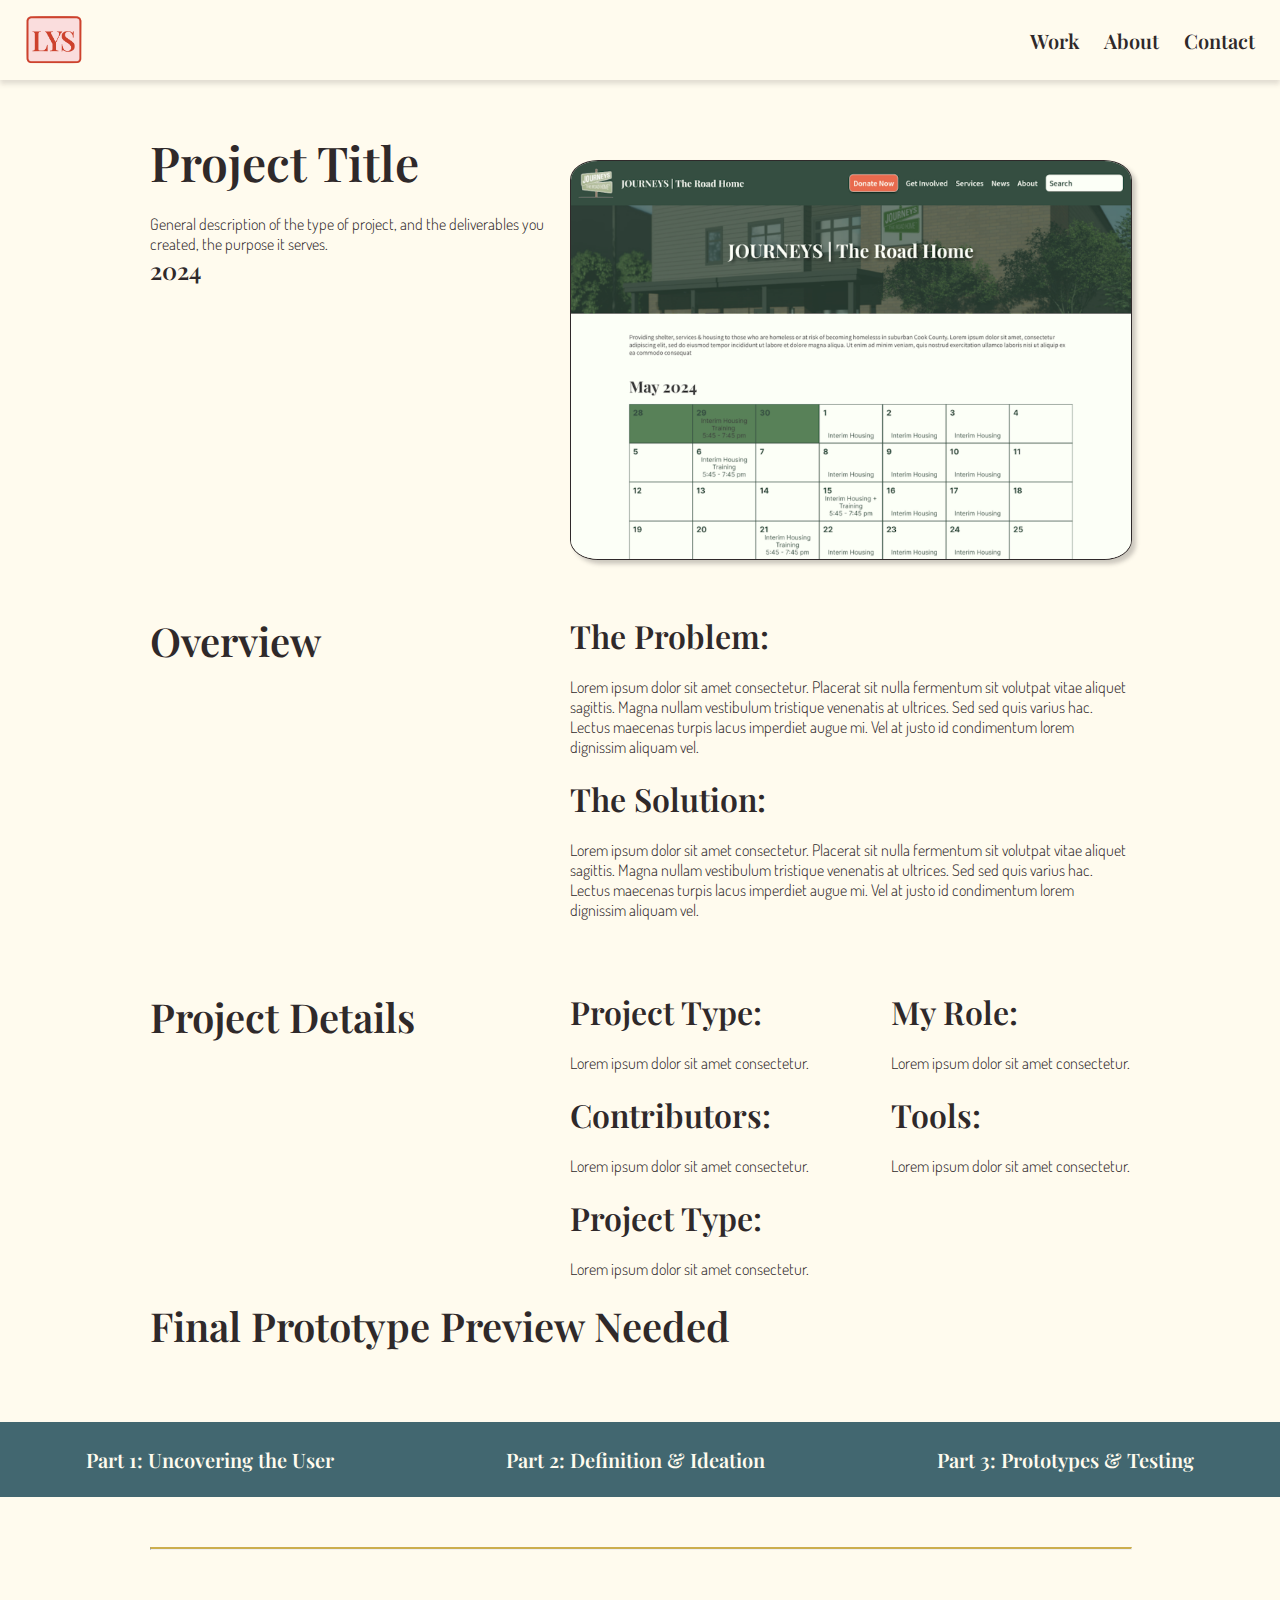
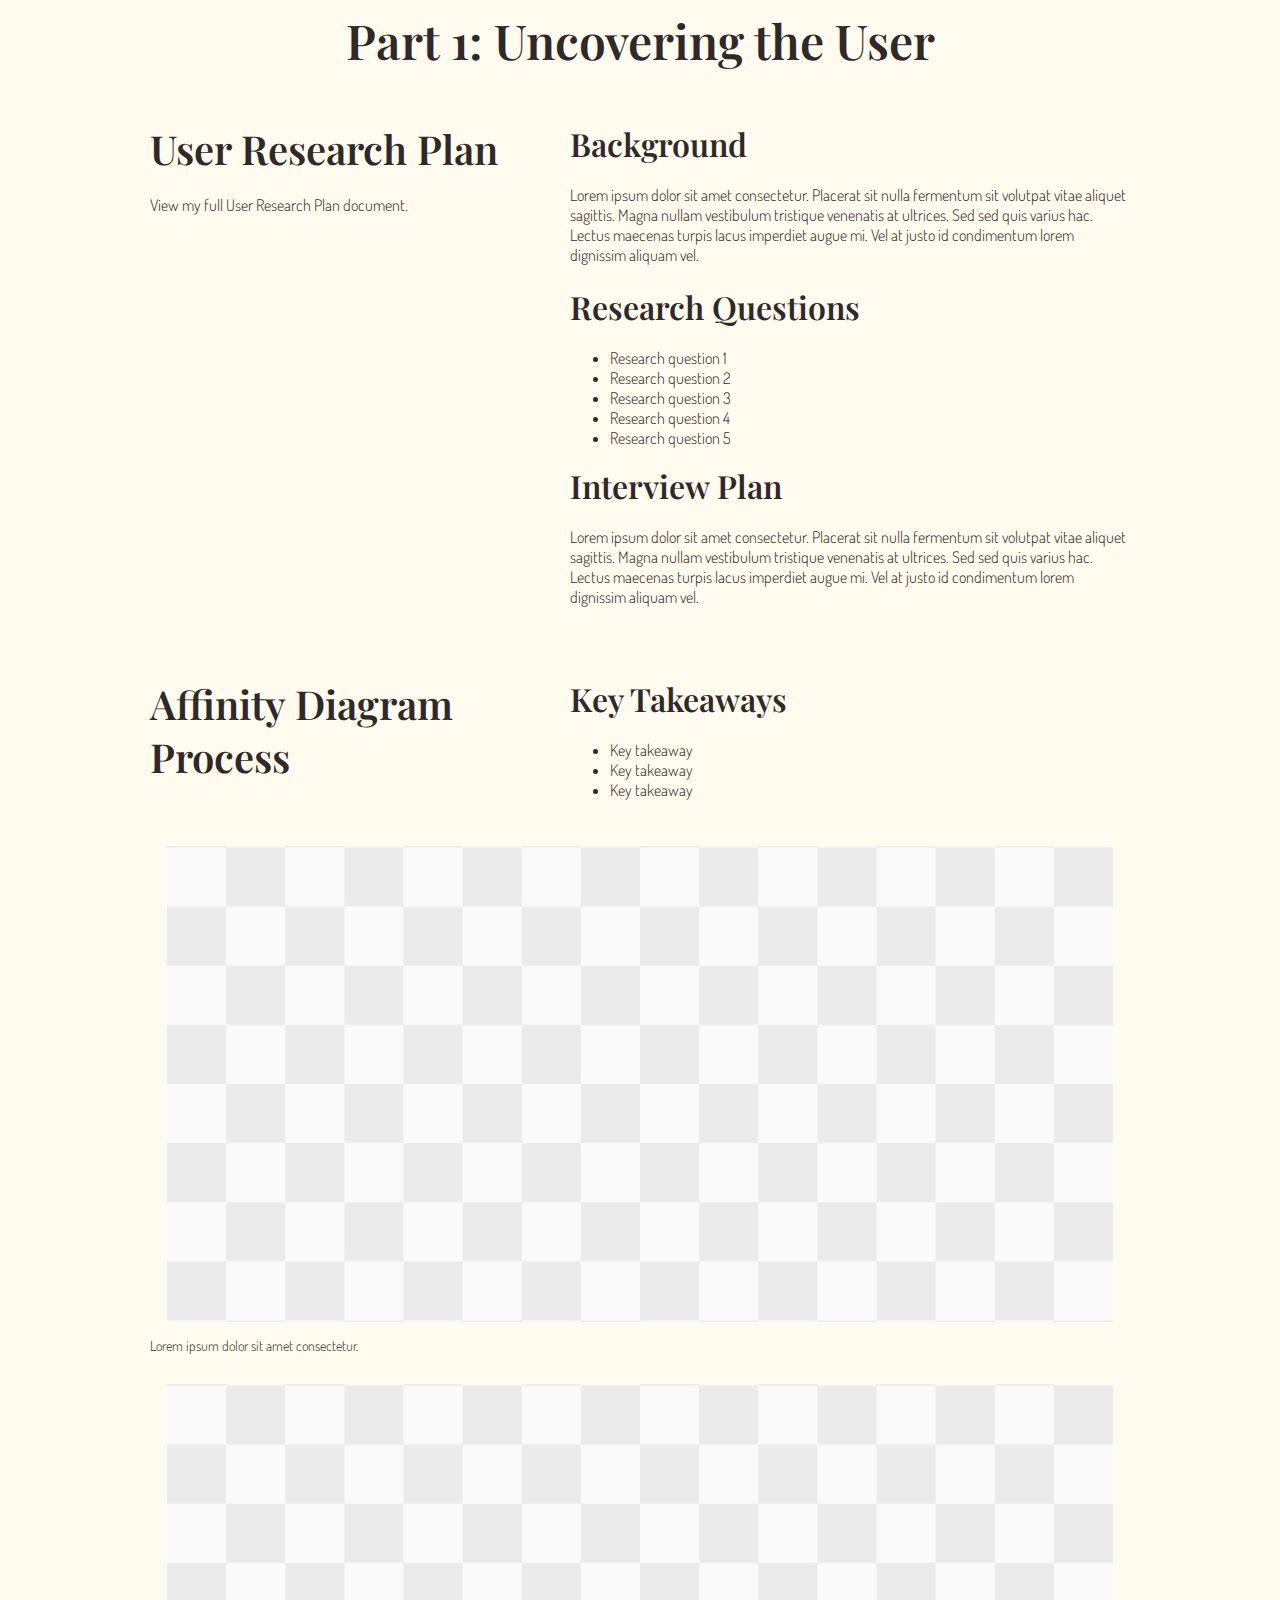
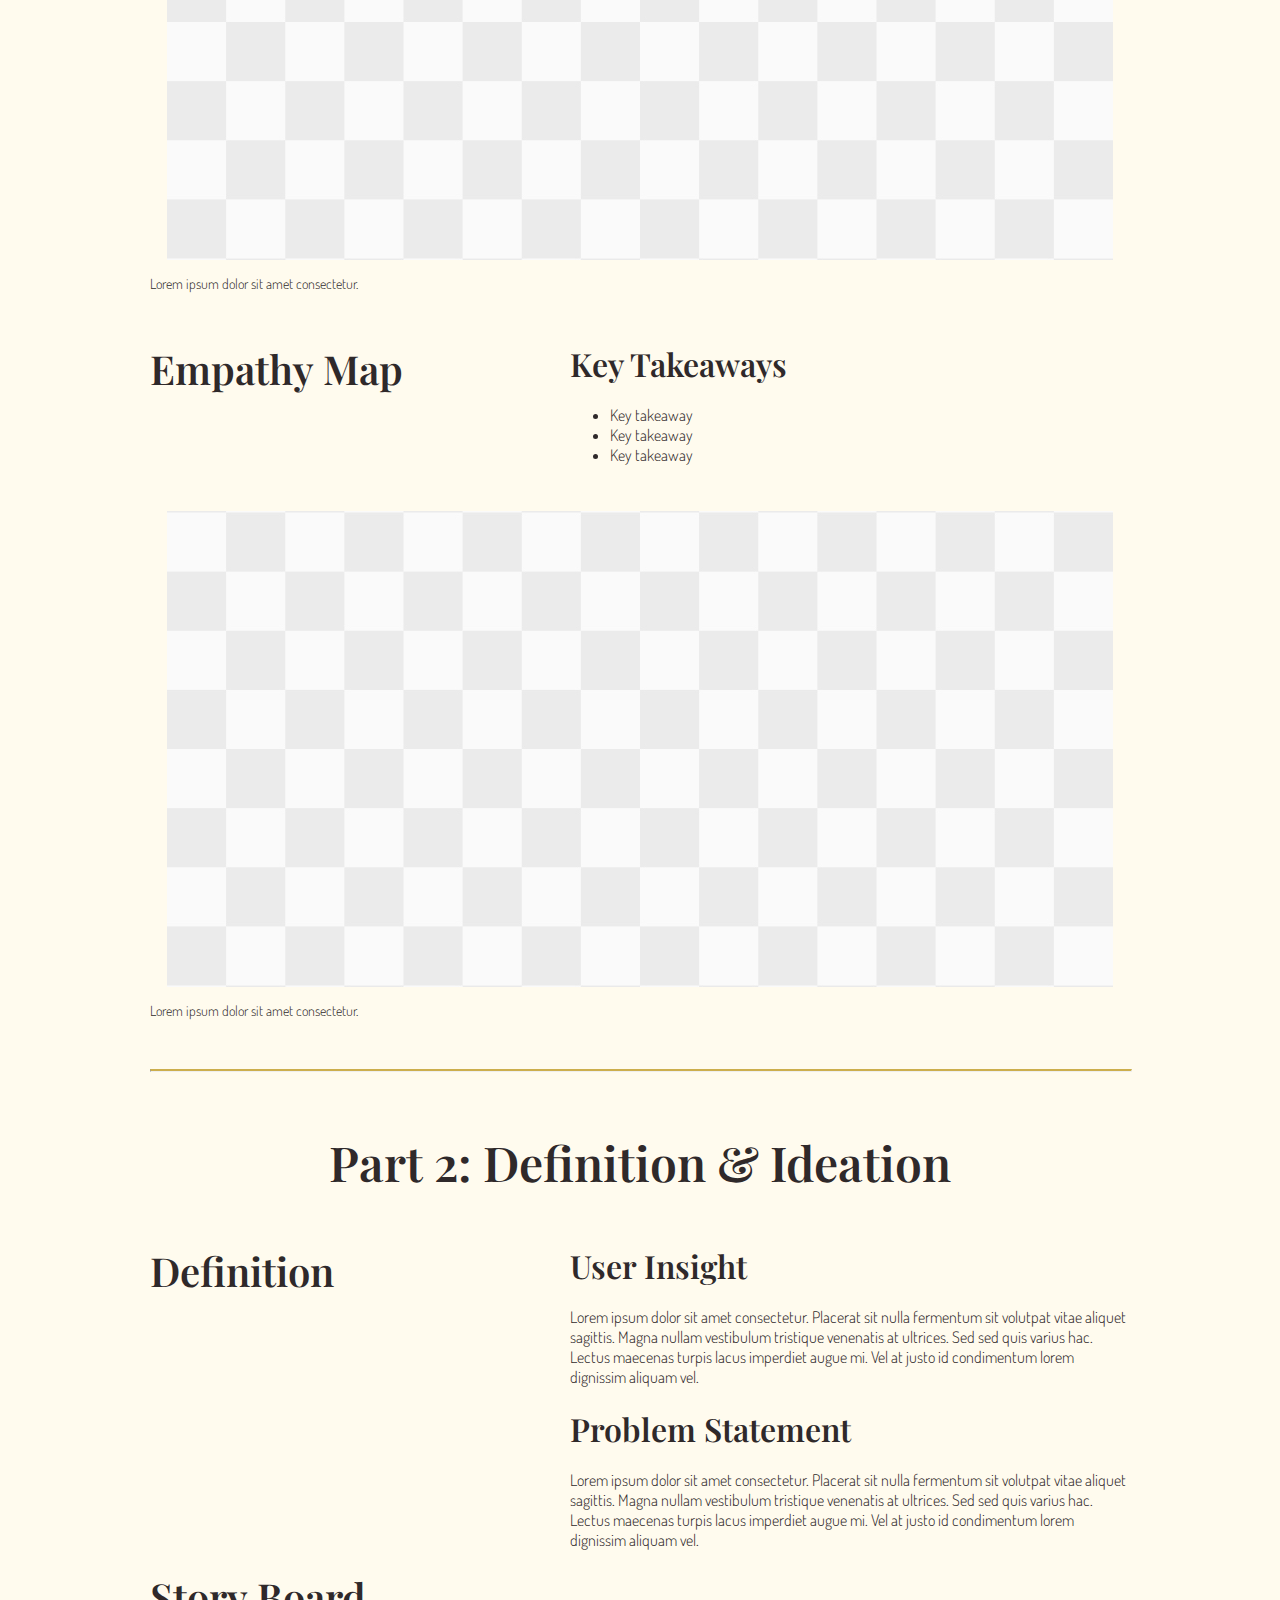
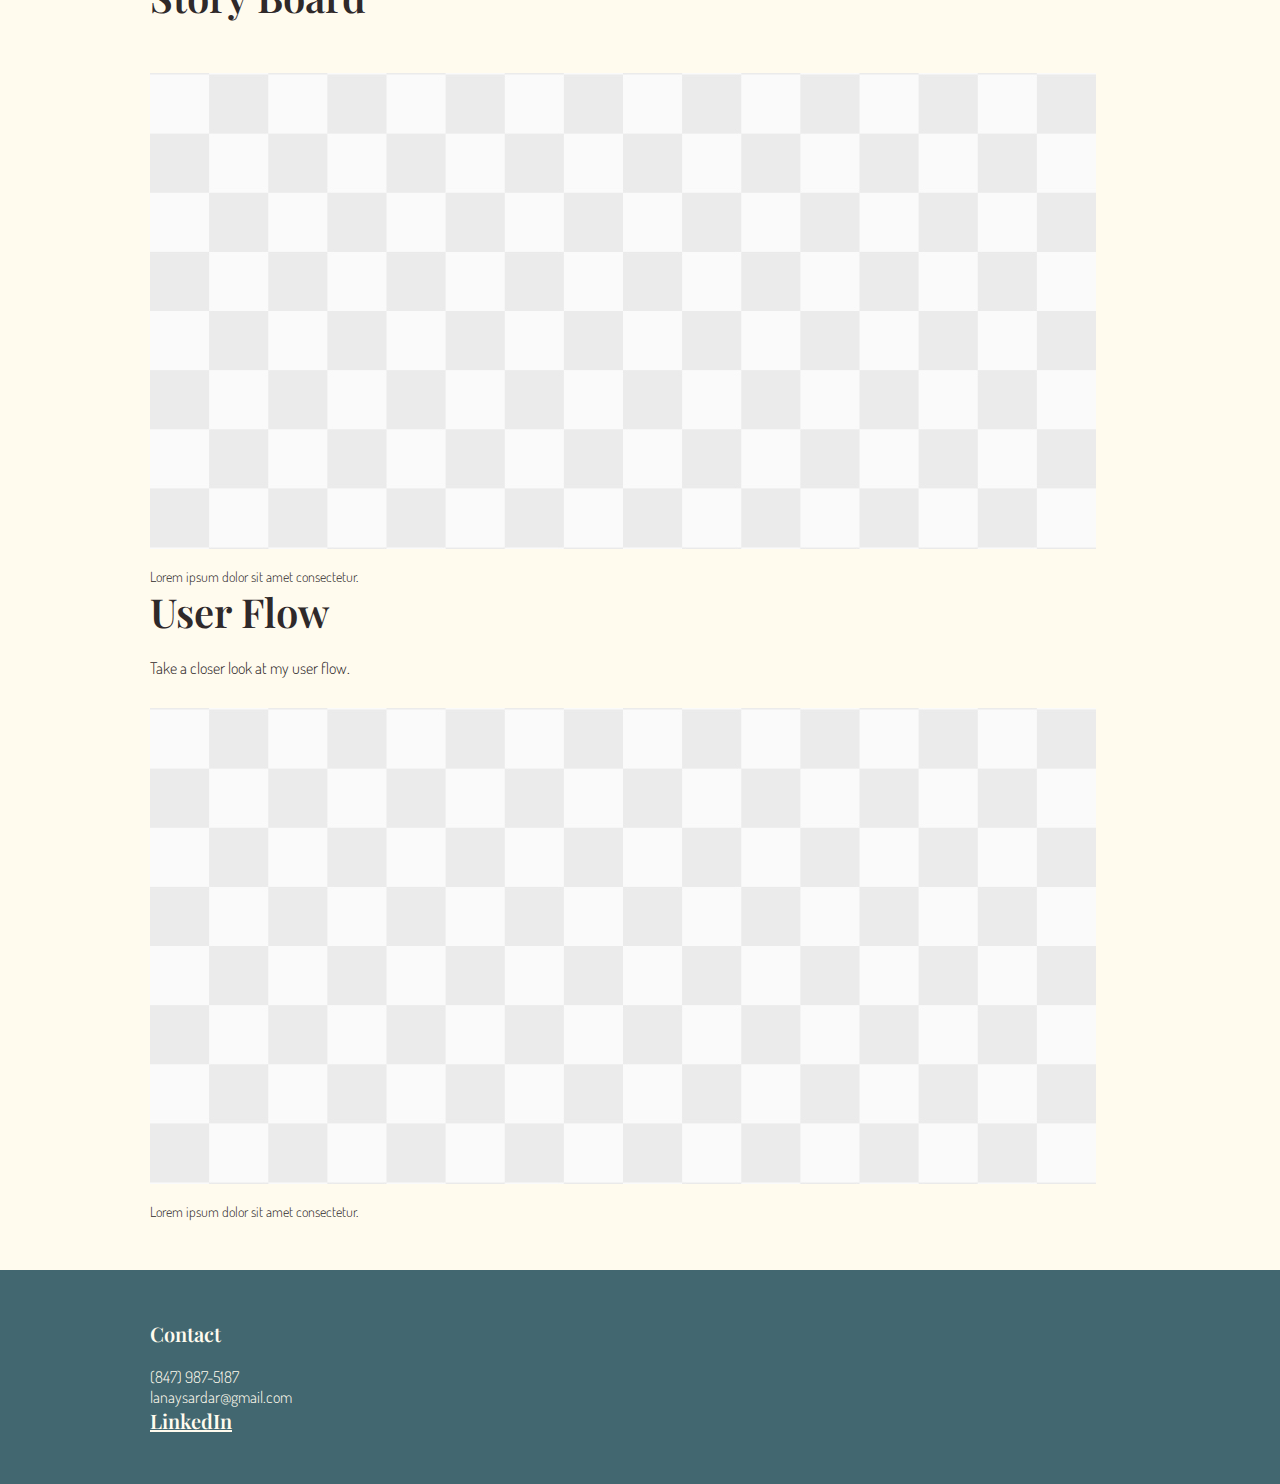
==== case-study.html @ f7aef1b4 "Case Study page partially completed" ====
<!DOCTYPE HTML>
    <head>
        <title>Lana Sardar's Portfolio</title>
        <link rel="stylesheet" type="text/css" href="css/case-study-style.css">

        <link rel="preconnect" href="https://fonts.googleapis.com">
        <link rel="preconnect" href="https://fonts.gstatic.com" crossorigin>
        <link href="https://fonts.googleapis.com/css2?family=Playfair+Display:ital,wght@0,400..900;1,400..900&display=swap" rel="stylesheet">
        <link href="https://fonts.googleapis.com/css2?family=Dosis:wght@200..800&display=swap" rel="stylesheet">
    </head>
    <body>
        <!--NAV BAR-->
        <header>
            <div class="logo">
                <img src="images/logo.png" height="100%">
            </div>
            <ul class="menu-tabs">
                <li>Work</li>
                <li>About</li>
                <li>Contact</li>
            </ul>
        </header>

        <!--START CASE-STUDY-RELATED CONTENT-->
        <section class="body-content">

            <!--CASE STUDY HERO SECTION-->
            <div class="grid-container-2-col">
                <div class="left-col">
                    <h1>Project Title</h1>
                    <p>General description of the type of project, and the deliverables you created, the purpose it serves.</p>
                    <h4>2024</h4>
                </div>
                <div class="right-col">
                    <img src="images/journeys-desktop-photo.png">
                </div>
            </div>

            <!--OVERVIEW SECTION-->
            <div class="grid-container-2-col">
                <div class="left-col">
                    <h2>Overview</h2>
                </div>
                <div class="right-col">
                    <h3>The Problem:</h3>
                    <p>Lorem ipsum dolor sit amet consectetur. Placerat sit nulla fermentum sit volutpat vitae aliquet sagittis. Magna nullam vestibulum tristique venenatis at ultrices. Sed sed quis varius hac. Lectus maecenas turpis lacus imperdiet augue mi. Vel at justo id condimentum lorem dignissim aliquam vel.</p>
                    <h3>The Solution:</h3>
                    <p>Lorem ipsum dolor sit amet consectetur. Placerat sit nulla fermentum sit volutpat vitae aliquet sagittis. Magna nullam vestibulum tristique venenatis at ultrices. Sed sed quis varius hac. Lectus maecenas turpis lacus imperdiet augue mi. Vel at justo id condimentum lorem dignissim aliquam vel.</p>
                </div>
            </div>

            <!--PROJECT DETAILS SECTION-->
            <div class="grid-container-2-col">
                <div class="left-col">
                    <h2>Project Details</h2>
                </div>
                <div class="right-col flex-row-container">
                    <div class="flex-col">
                        <h3>Project Type:</h3>
                        <p>Lorem ipsum dolor sit amet consectetur.</p>
                        <h3>Contributors:</h3>
                        <p>Lorem ipsum dolor sit amet consectetur.</p>
                        <h3>Project Type:</h3>
                        <p>Lorem ipsum dolor sit amet consectetur.</p>
                     </div>
                     <div class="flex-col">
                        <h3>My Role:</h3>
                        <p>Lorem ipsum dolor sit amet consectetur.</p>
                        <h3>Tools:</h3>
                        <p>Lorem ipsum dolor sit amet consectetur.</p>
                     </div>
                </div>
            </div>

            <!--THE FINAL PROTOTYPE PREVIEW-->
            <h2 style="width:100%;">Final Prototype Preview Needed</h2>
        </section>

        <!--IN PAGE NAVIGATION-->
        <div class="flex-row-container" id="in-page-nav">
            <a href="figma.com">Part 1: Uncovering the User</a>
            <a href="figma.com">Part 2: Definition & Ideation</a>
            <a href="figma.com">Part 3: Prototypes & Testing</a>
        </div>

        <!--PART 1 SECTION-->
        <section class="body-content">
            <hr>

            <h1 class="centered">Part 1: Uncovering the User</h1>

            <!--USER RESEARCH PLAN SECTION-->
            <div class="grid-container-2-col">
                <div class="left-col">
                    <h2>User Research Plan</h2>
                    <p>View my full User Research Plan document.</p>
                </div>
                <div class="right-col">
                    <h3>Background</h3>
                    <p>Lorem ipsum dolor sit amet consectetur. Placerat sit nulla fermentum sit volutpat vitae aliquet sagittis. Magna nullam vestibulum tristique venenatis at ultrices. Sed sed quis varius hac. Lectus maecenas turpis lacus imperdiet augue mi. Vel at justo id condimentum lorem dignissim aliquam vel.</p>
                    
                    <h3>Research Questions</h3>
                    <ul>
                        <li>Research question 1</li>
                        <li>Research question 2</li>
                        <li>Research question 3</li>
                        <li>Research question 4</li>
                        <li>Research question 5</li>
                    </ul>

                    <h3>Interview Plan</h3>
                    <p>Lorem ipsum dolor sit amet consectetur. Placerat sit nulla fermentum sit volutpat vitae aliquet sagittis. Magna nullam vestibulum tristique venenatis at ultrices. Sed sed quis varius hac. Lectus maecenas turpis lacus imperdiet augue mi. Vel at justo id condimentum lorem dignissim aliquam vel.</p>
                </div>
            </div>

            <!--AFFINITY DIAGRAM SECTION-->
            <div class="grid-container-2-col">
                <div class="left-col">
                    <h2>Affinity Diagram Process</h2>
                </div>
                <div class="right-col">
                    <h3>Key Takeaways</h3>
                    <ul>
                        <li>Key takeaway</li>
                        <li>Key takeaway</li>
                        <li>Key takeaway</li>
                    </ul>
                </div>
            </div>
            <img src="images/placeholder-landscape.jpg">
            <p class="caption">Lorem ipsum dolor sit amet consectetur.</p>
            <img src="images/placeholder-landscape.jpg">
            <p class="caption">Lorem ipsum dolor sit amet consectetur.</p>

            <!--EMPATHY MAP SECTION-->
            <div class="grid-container-2-col">
                <div class="left-col">
                    <h2>Empathy Map</h2>
                </div>
                <div class="right-col">
                    <h3>Key Takeaways</h3>
                    <ul>
                        <li>Key takeaway</li>
                        <li>Key takeaway</li>
                        <li>Key takeaway</li>
                    </ul>
                </div>
            </div>
            <img src="images/placeholder-landscape.jpg">
            <p class="caption">Lorem ipsum dolor sit amet consectetur.</p>


            <hr>

            <h1 class="centered">Part 2: Definition & Ideation</h1>

            <!--DEFINITION SECTION-->
            <div class="grid-container-2-col">
                <div class="left-col">
                    <h2>Definition</h2>
                </div>
                <div class="right-col">
                    <h3>User Insight</h3>
                    <p>Lorem ipsum dolor sit amet consectetur. Placerat sit nulla fermentum sit volutpat vitae aliquet sagittis. Magna nullam vestibulum tristique venenatis at ultrices. Sed sed quis varius hac. Lectus maecenas turpis lacus imperdiet augue mi. Vel at justo id condimentum lorem dignissim aliquam vel.</p>
                    
                    <h3>Problem Statement</h3>
                    <p>Lorem ipsum dolor sit amet consectetur. Placerat sit nulla fermentum sit volutpat vitae aliquet sagittis. Magna nullam vestibulum tristique venenatis at ultrices. Sed sed quis varius hac. Lectus maecenas turpis lacus imperdiet augue mi. Vel at justo id condimentum lorem dignissim aliquam vel.</p>
                </div>
            </div>

            <!--STORY BOARD SECTION-->
            <div>
                <h2>Story Board</h2>
                <img src="images/placeholder-landscape.jpg">
                <p class="caption">Lorem ipsum dolor sit amet consectetur.</p>
            </div>
            

            <!--USER FLOW SECTION-->
            <div>
                <h2>User Flow</h2>
                <p>Take a closer look at my user flow.</p>
                <img src="images/placeholder-landscape.jpg">
                <p class="caption">Lorem ipsum dolor sit amet consectetur.</p>
            </div>
            
        </section>

        <!--END CASE-STUDY-RELATED CONTENT-->

        <!--FOOTER-->
        <footer>
            <div id="footer-content">
                <h5>Contact</h5>
                <p>(847) 987-5187</p>
                <p>lanaysardar@gmail.com</p>
                <a href="www.linkedin.com/in/lana-sardar">LinkedIn</a>
            </div>
            
        </footer>
        <script src="https://ajax.googleapis.com/ajax/libs/jquery/3.4.1/jquery.min.js"></script>
        <script src="js/index.js"></script>
    </body>
</html>
---- css/case-study-style.css ----
/*STYLING COPIED OVER FROM STYLE.CSS*/
:root{
    --backgroundWhite: #FFFBEE;
    --textBlack: #2f292a;
    --red: #CD422D;
    --pink:#FADDDD;

    --lightYellow:#EAC449 ;
    --yellow: #CCAE4D;
    --darkYellow: #AF902D;

    --lightBlue: #C8E2E8;
    --blue:#88A3A9 ;
    --darkBlue: #426770;

}

body{
    background-color: var(--backgroundWhite);
    color: var(--textBlack);
    margin:0px;
    font-family: "Dosis", sans-serif;
    font-optical-sizing: auto;
    font-weight: 300;
    font-style: normal;
    font-size:16px;
}

h1, h2, h3, h4, h5, button, #submit-btn, a{
    font-family: "Playfair Display", serif;
    font-optical-sizing: auto;
    font-weight: 600;
    font-style: normal;
}
h1, h2, h3, h4, h5{
    margin: 0px 0px 20px 0px;
}
h1{
    font-size: 48px;
}
h2{
    font-size: 40px;
}
h3{
    font-size: 32px;
}
h4{
    font-size: 24px;
}
h5, button, #submit-btn, a{
    font-size: 20px;
}
p{
    margin:0px;
}
.caption{
    font-family: "Dosis", sans-serif;
    font-optical-sizing: auto;
    font-weight: 300;
    font-style: normal;
    font-size:14px;

    margin-top:15px;

}

/*NAV BAR STYLING & LAYOUT*/
header{
    display:flex;
    flex-direction:row;
    justify-content:space-between;
    align-items:center;
    height:80px;
    width:100%;
    box-shadow:0px 4px 5px rgba(51, 46, 46, 0.15);
}
.logo{
    height:50px;
    padding:0px;
    margin:0px 25px;
}
.menu-tabs{
    display:flex;
    width:calc(100%-50px);
    justify-content:flex-end;
    list-style-type: none;
    margin:0px 25px;
    padding:0px;
}
.menu-tabs li{
    padding:0px 0px 0px 25px;
    font-size: 20px;
    font-family: "Playfair Display", serif;
    font-weight:600;
}

/*FOOTER*/
footer{
    background-color:var(--darkBlue);
    color: var(--backgroundWhite);
    padding:50px 0px;
}
#footer-content{
    margin:0px 150px;
    width:calc(100%-300px);
    max-width: 1140px;
}
#footer-content a{
    color:var(--backgroundWhite);
}

hr{
    border-top: 2px solid var(--yellow);
    width:100%;
    margin-top:50px;
}
/*END COPIED OVER STYLING*/

/*NEW STYLING*/
.body-content{
    display:flex;
    flex-direction:column;
    justify-content: center;
    align-items: flex-start;

    margin:0px 150px 50px 150px;
    width:calc(100% - 300px);
}

.flex-row-container{
    display:flex;
    flex-direction:row;
    justify-content: space-between;
    align-items: flex-start;
}

.flex-col{
    display:flex;
    flex-direction:column;
    justify-content: flex-start;
    align-items: flex-start;
}

/* .content-section{
    width:100%;
    margin:50px 0px;
    background-color: rgb(202, 202, 255);
} */
.grid-container-2-col{
    display:grid;
    grid-template-columns: 5fr 20px 7fr;
    grid-template-rows: auto;
    grid-template-areas: 
    "left-col disabled right-col";

    width:100%;
    margin:50px 0px 0px 0px;
}

.left-col{
    grid-area: left-col;
}

.right-col{
    grid-area: right-col;
}

.right-col img{
    width:100%;

    border-radius: 5%;
    border:1px solid var(--textBlack);
    box-shadow:4px 4px 4px rgba(51, 46, 46, 0.25);
}

.right-col p{
    margin-bottom:20px;
}

#in-page-nav{
    width:100%;
    height:75px;

    background-color: var(--darkBlue);
    justify-content: space-around;
    align-items: center;
}

#in-page-nav a{
    color:var(--backgroundWhite);
    text-decoration: none;
}

#in-page-nav a:hover{
    text-decoration: underline;
}

.centered{
    text-align: center;
    /* width:100%; */
    margin:50px auto 0px auto;
}

.body-content img{
    margin:30px auto 0px auto;
}
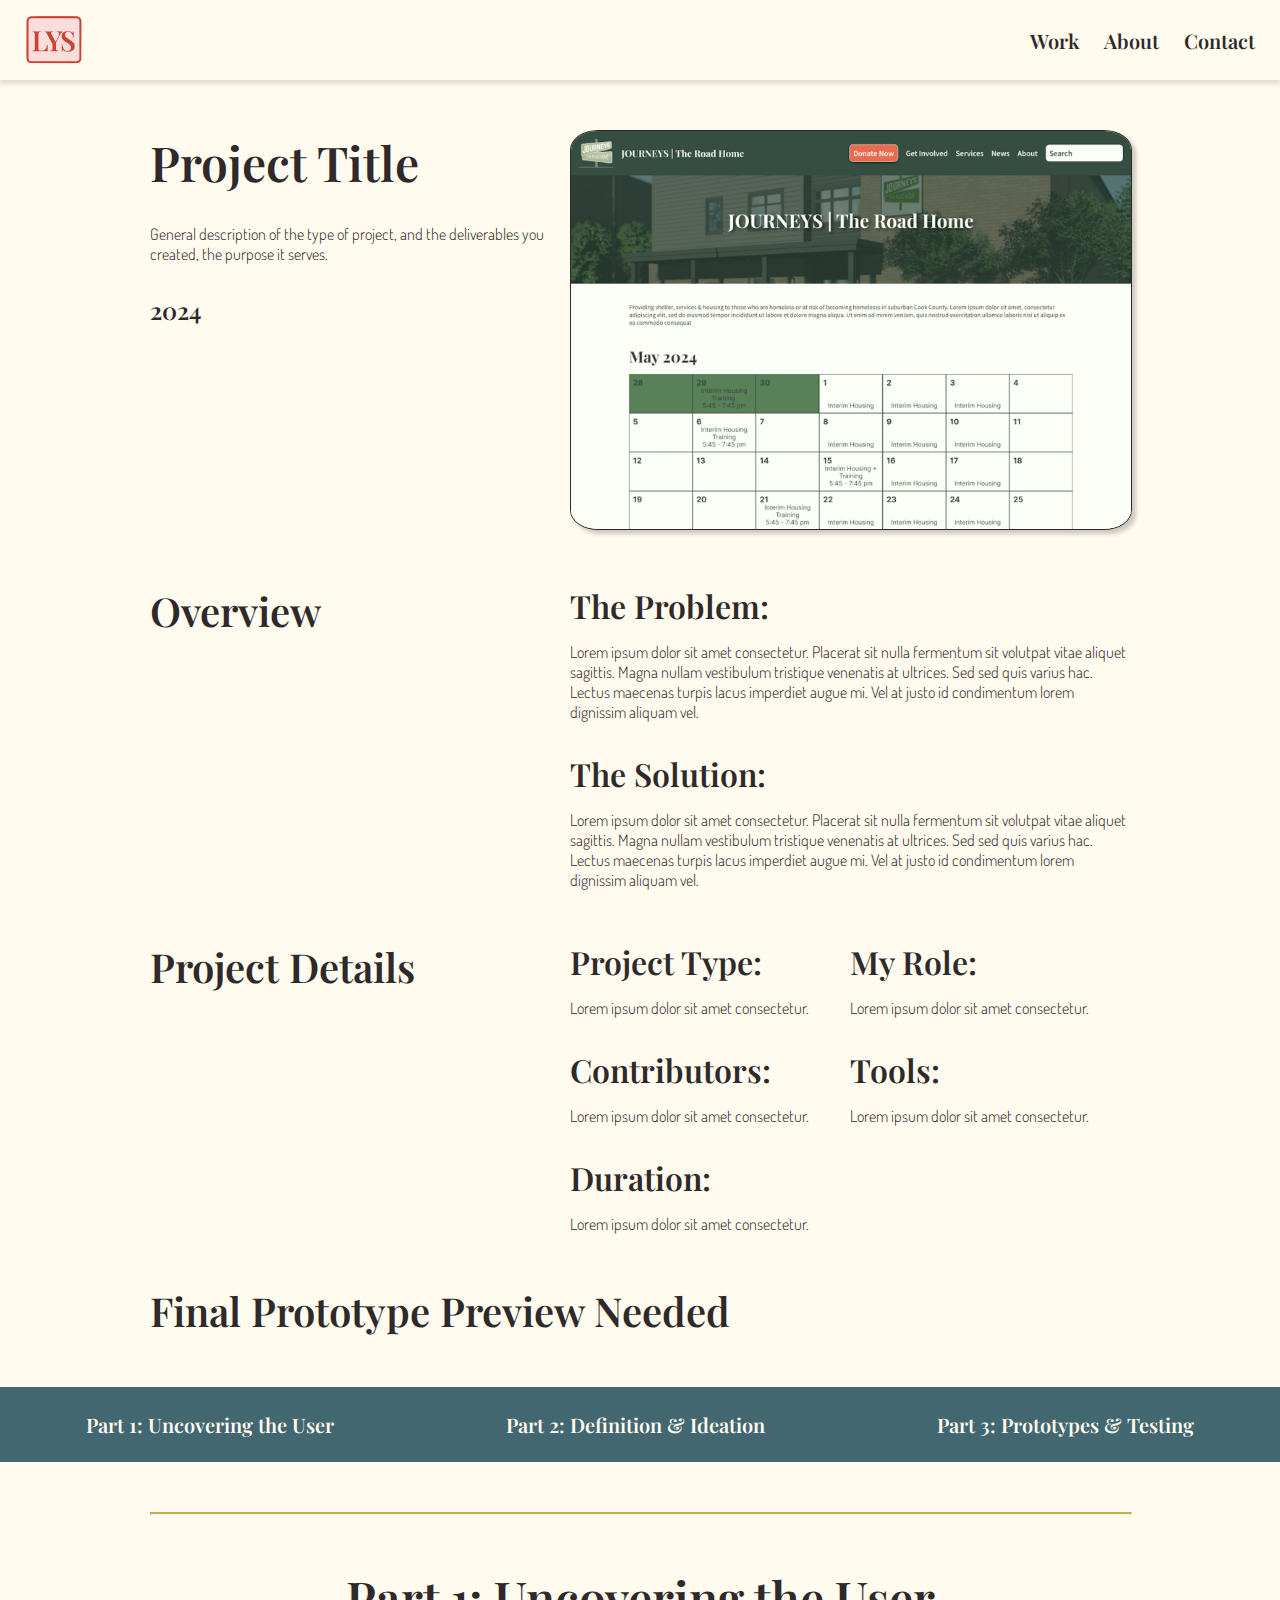
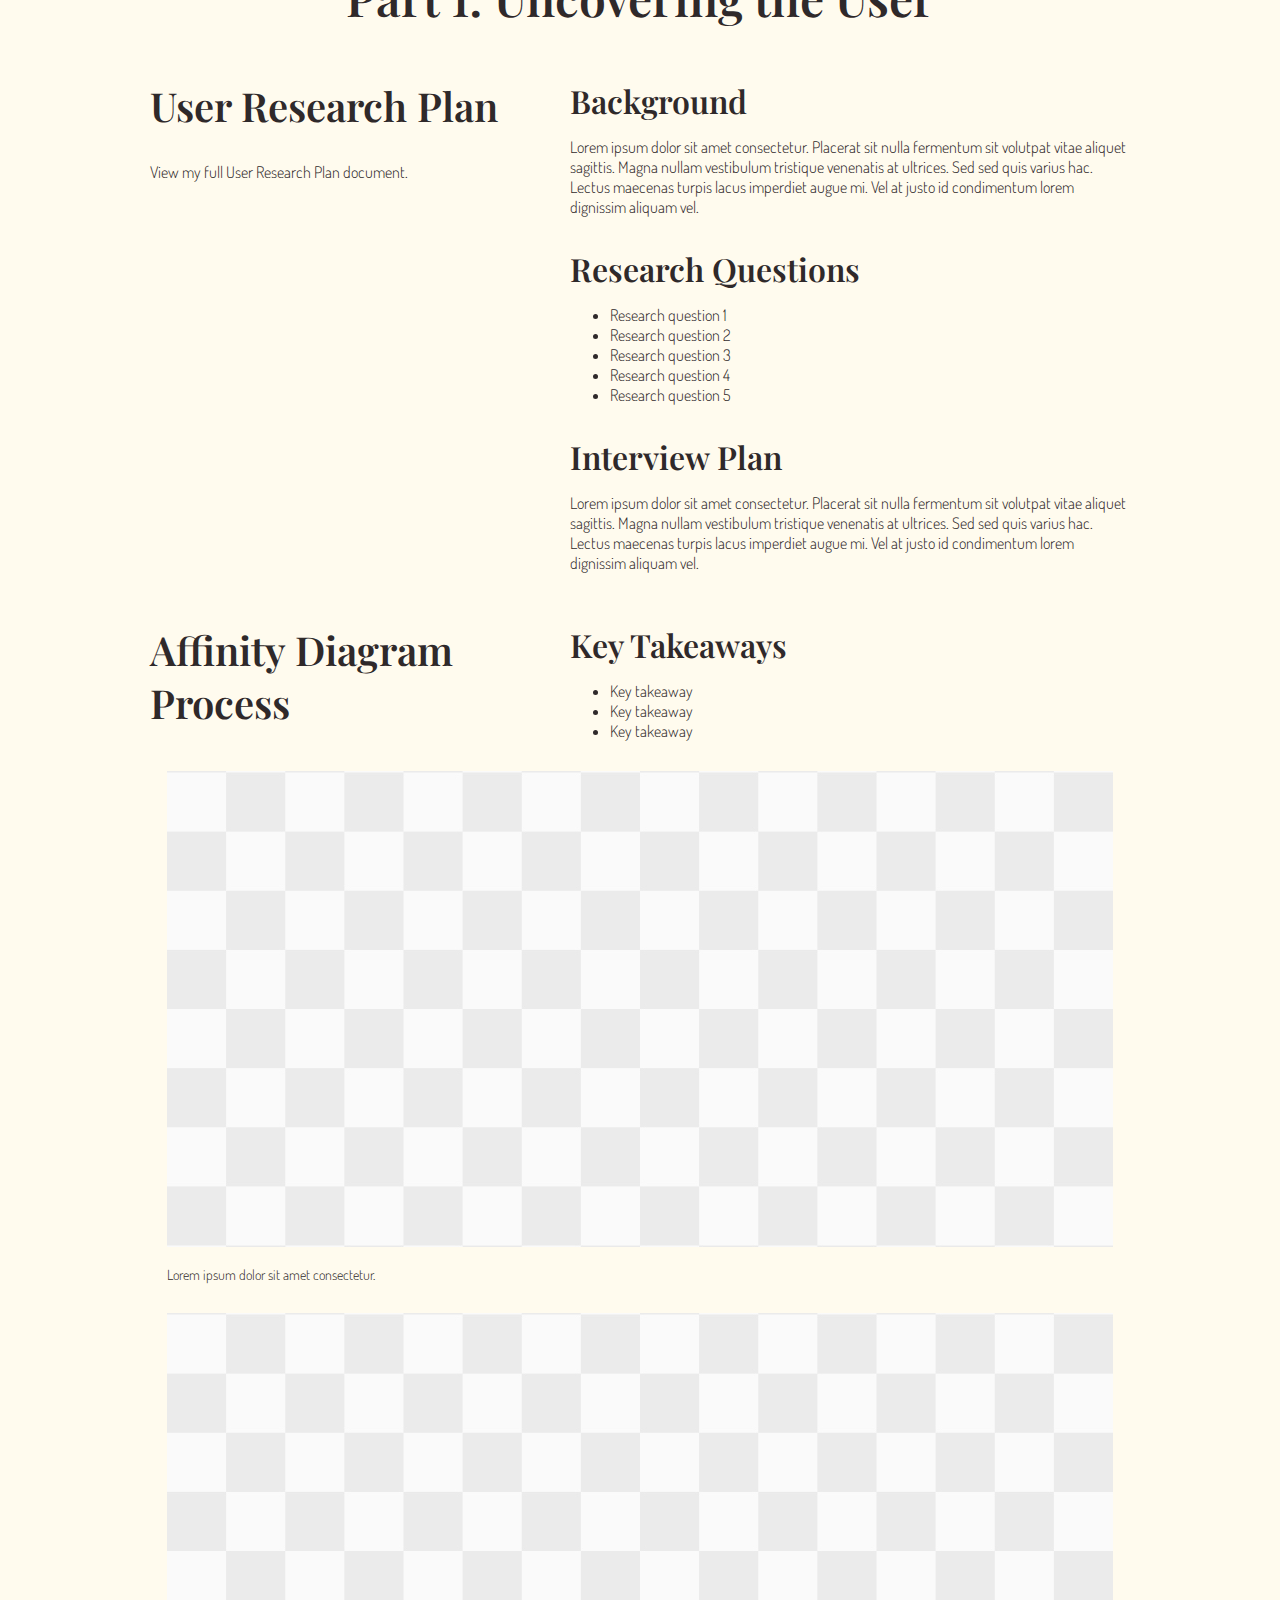
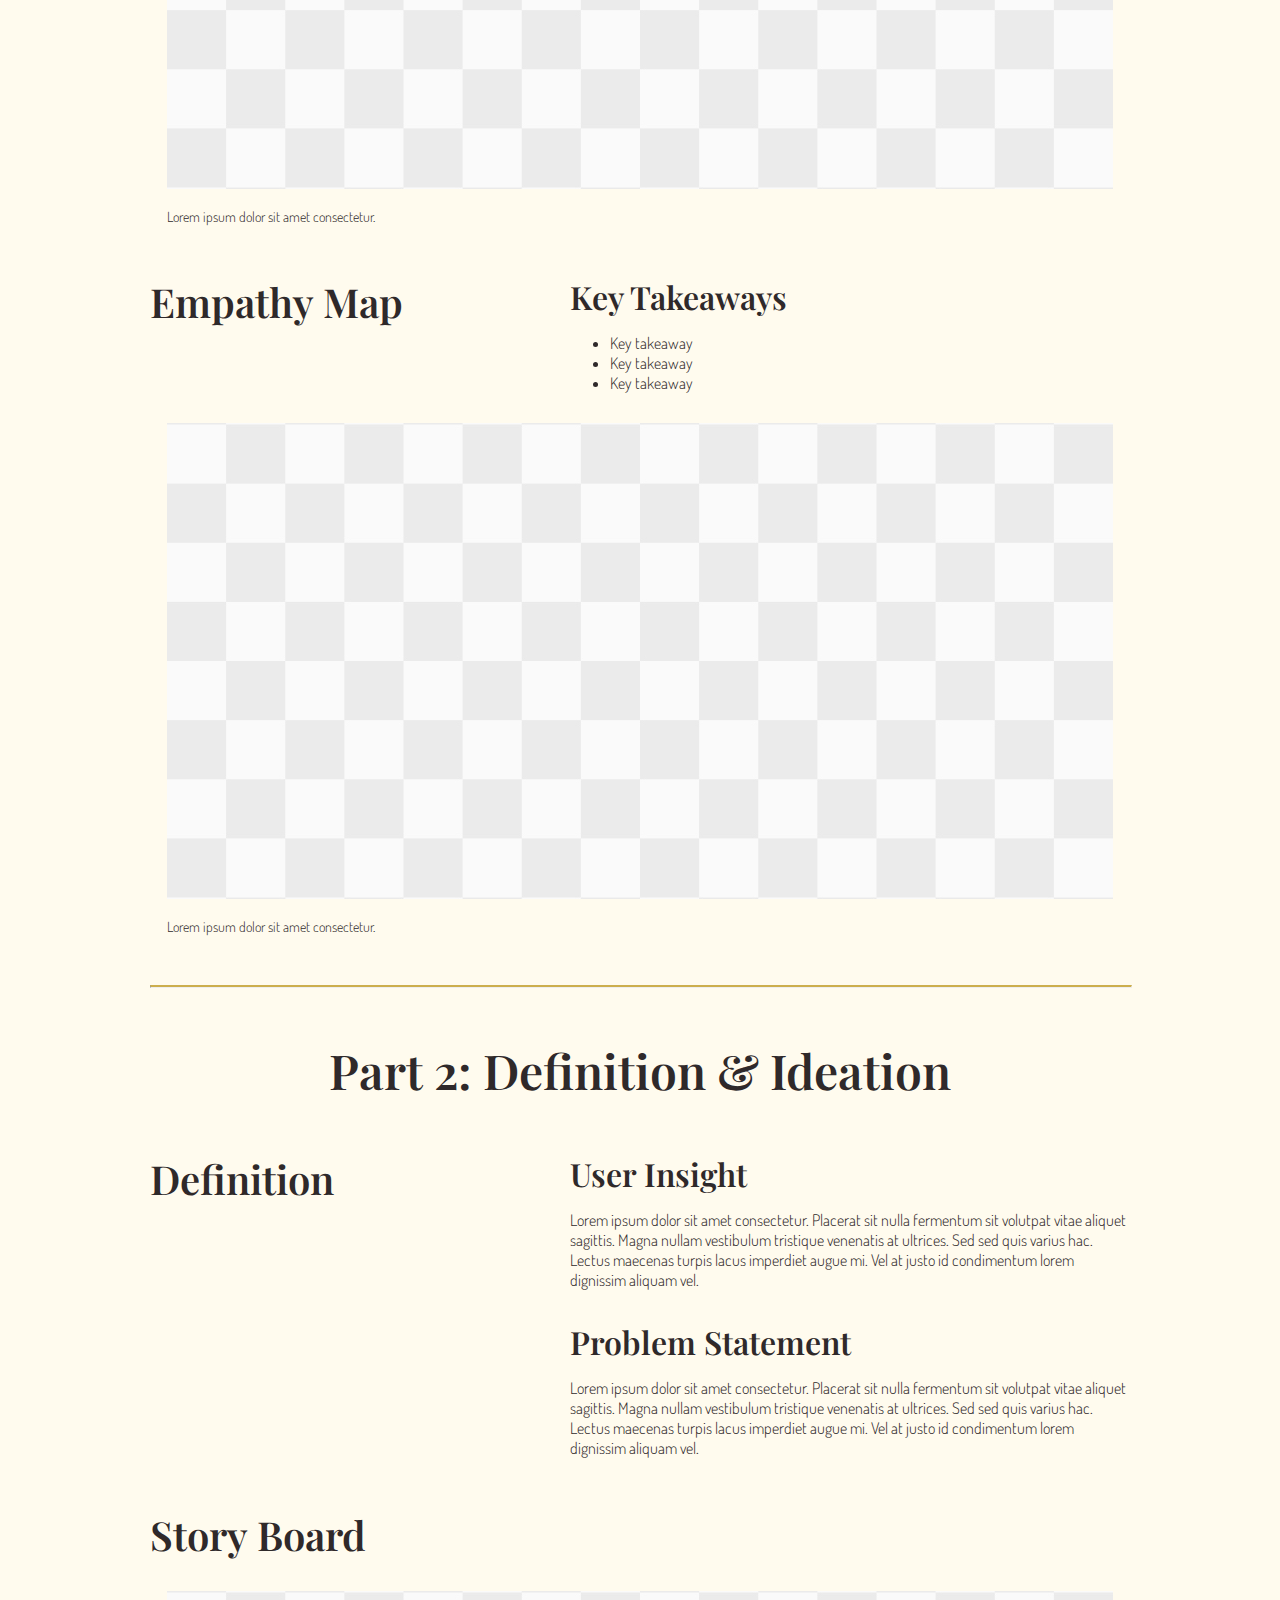
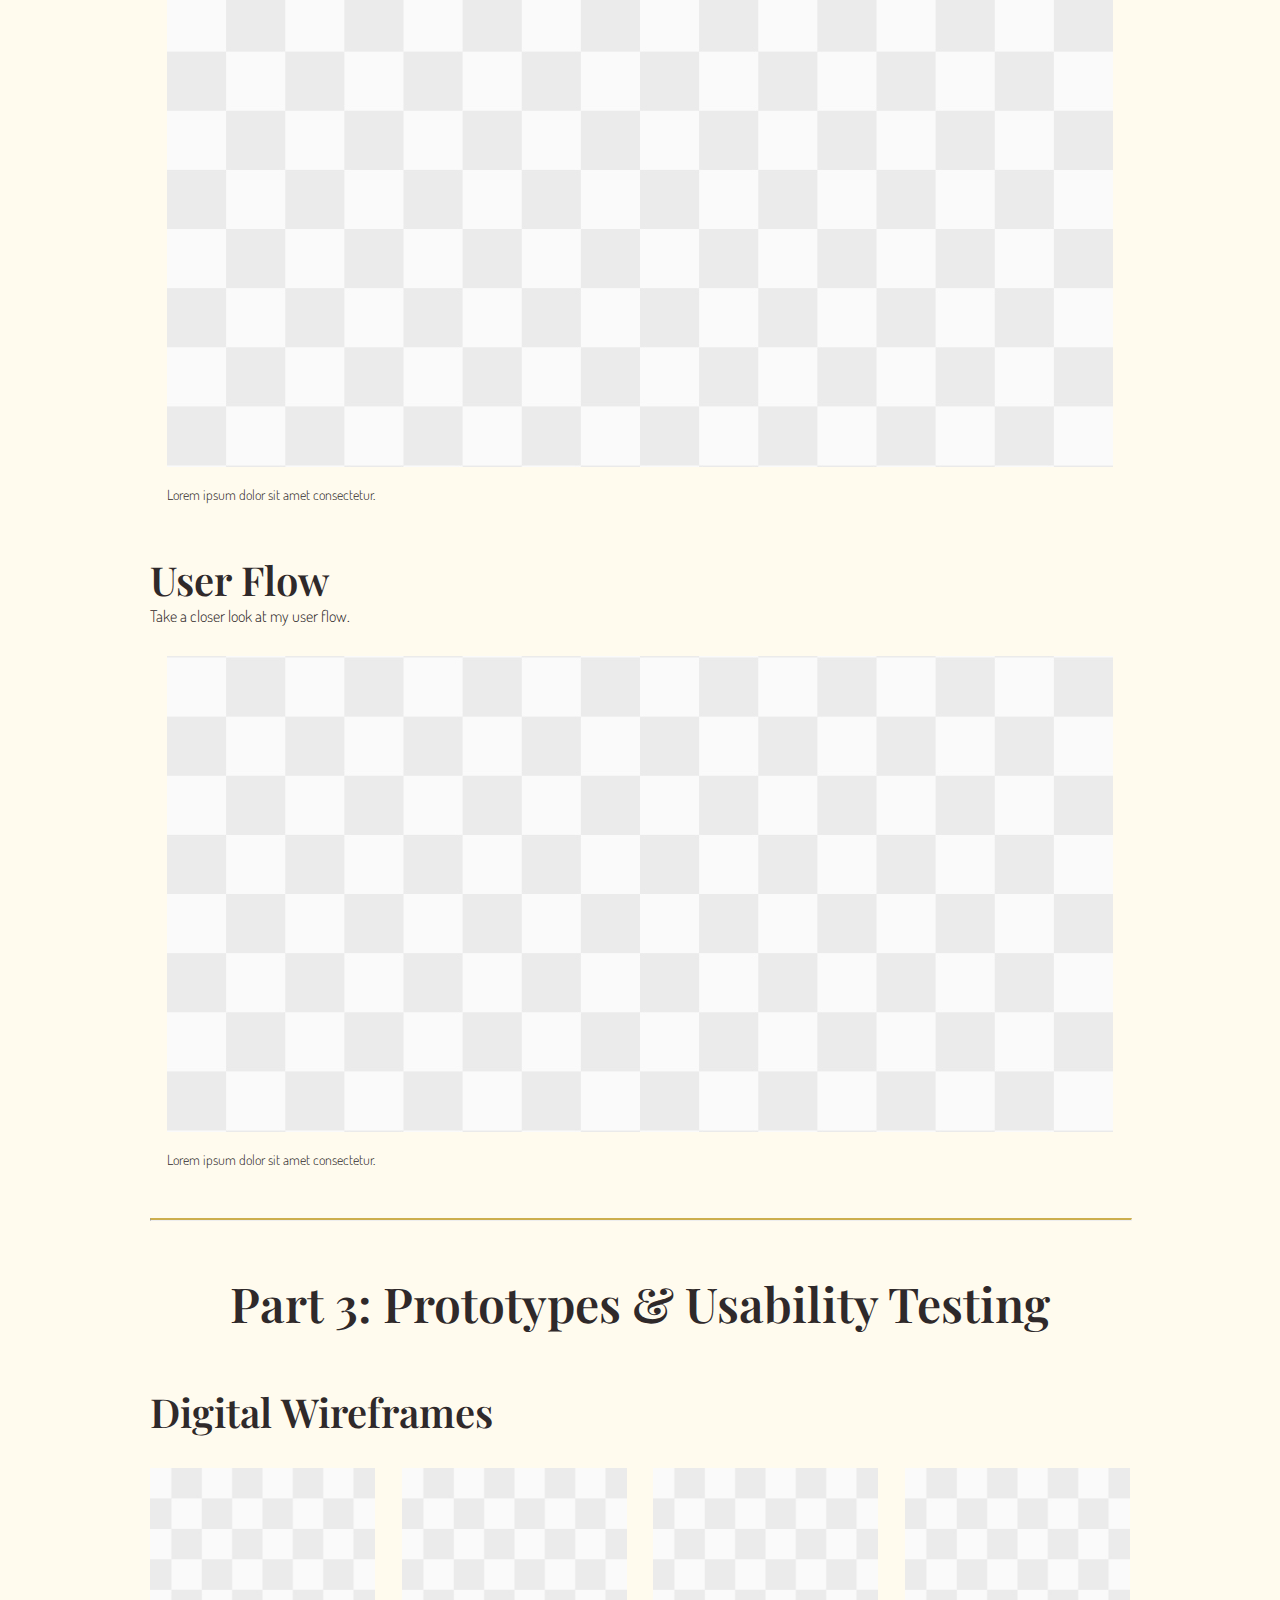
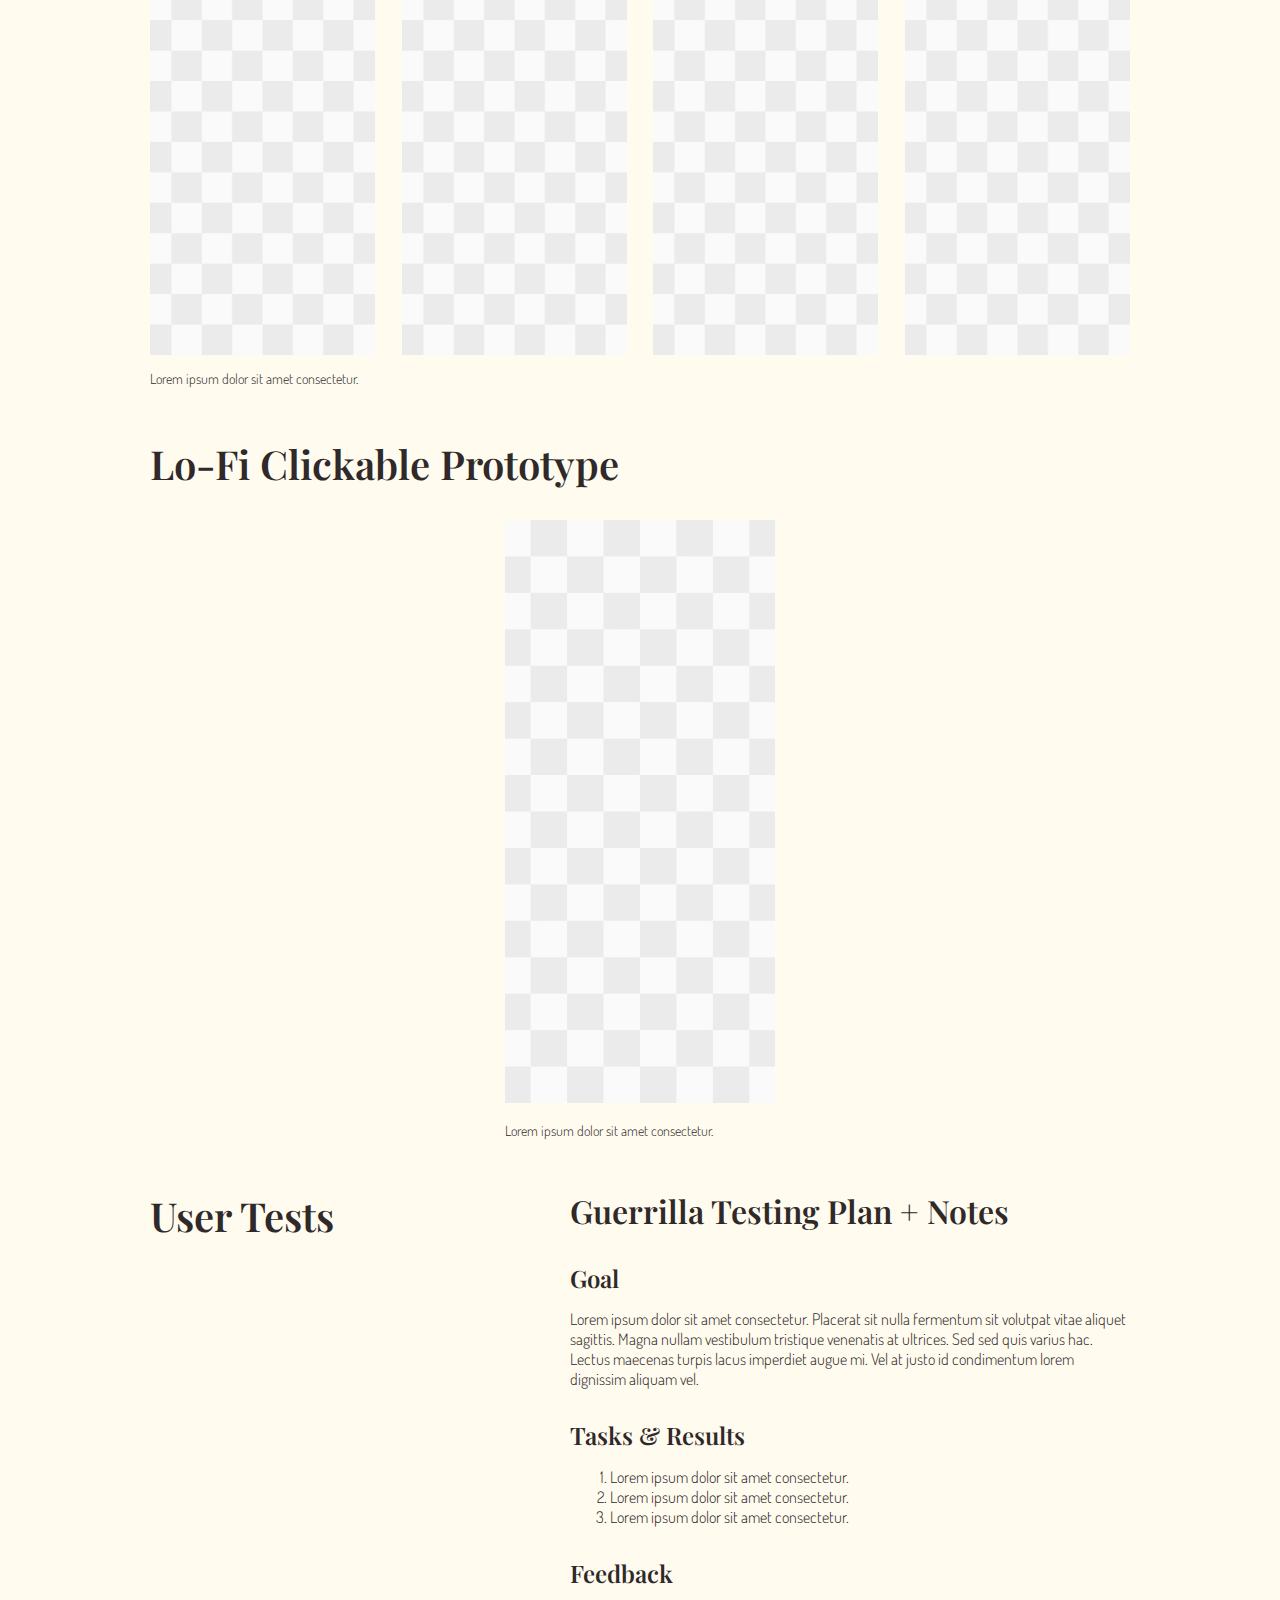
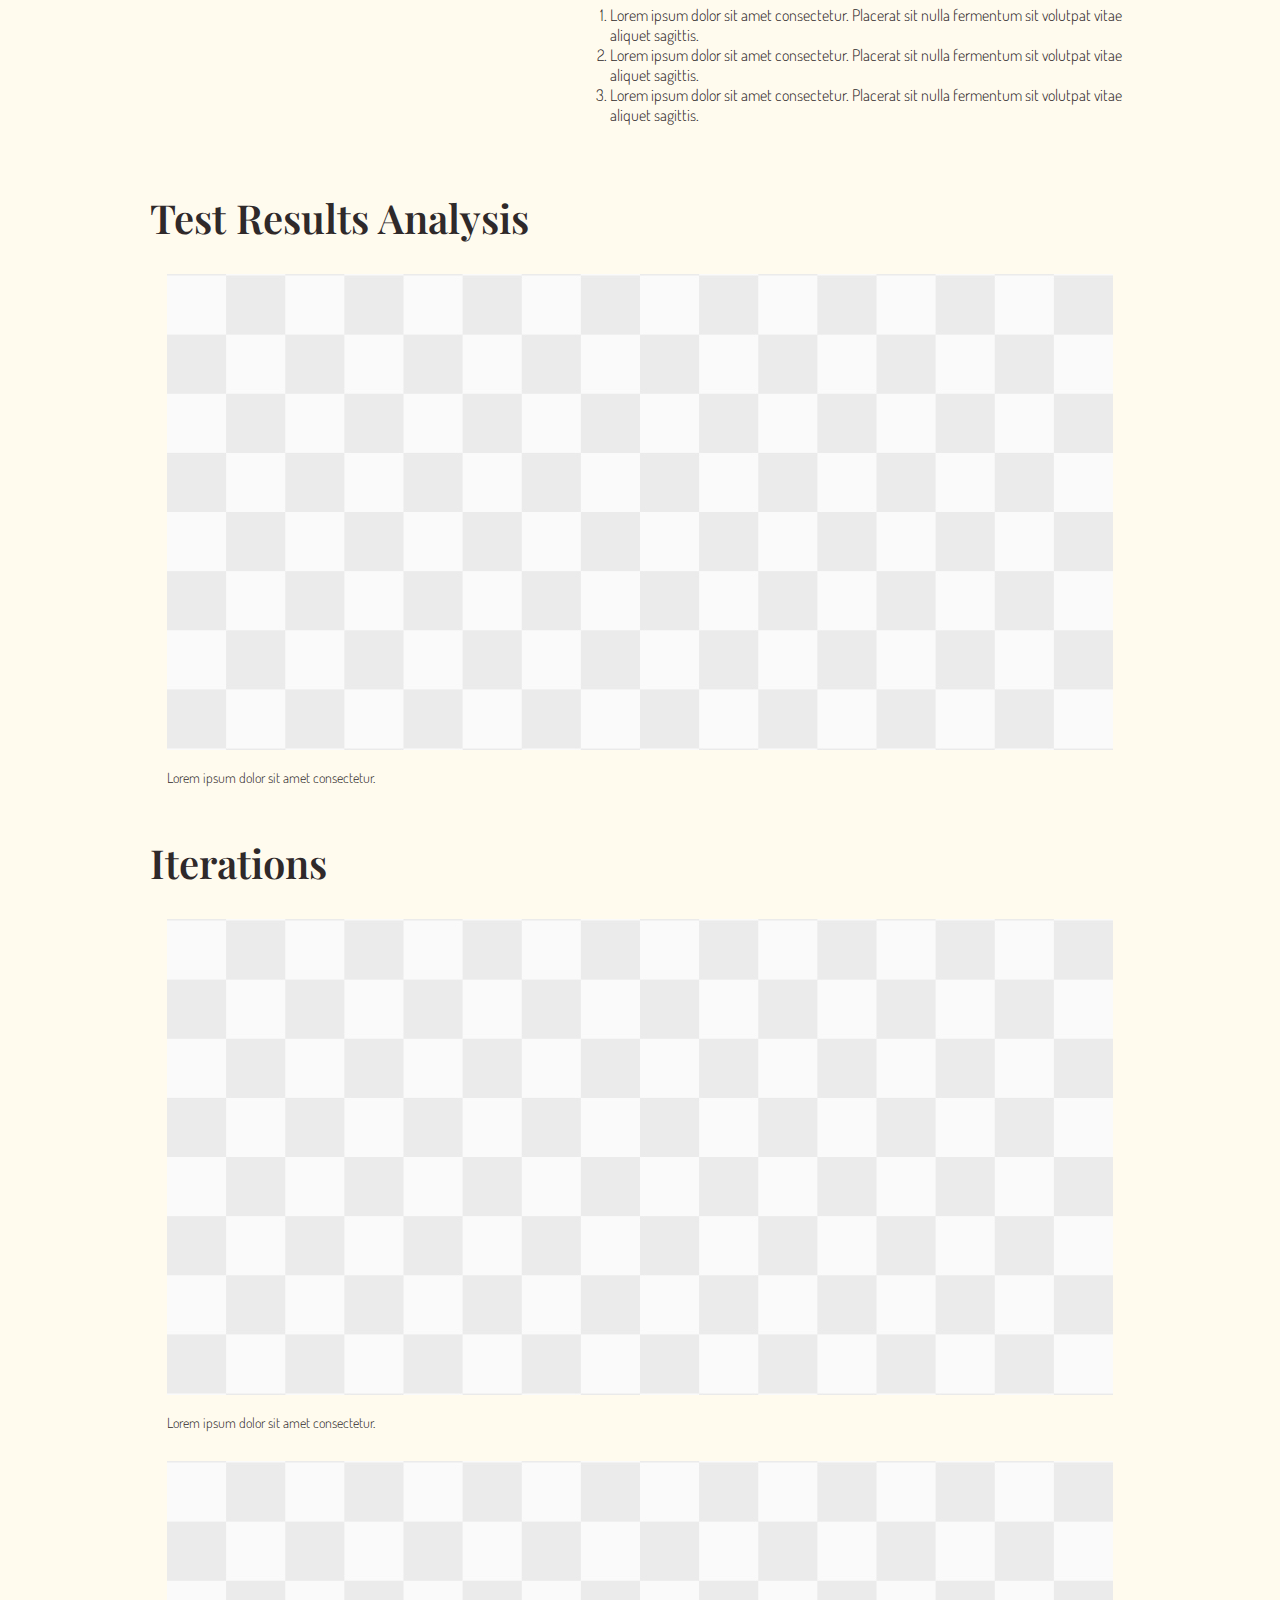
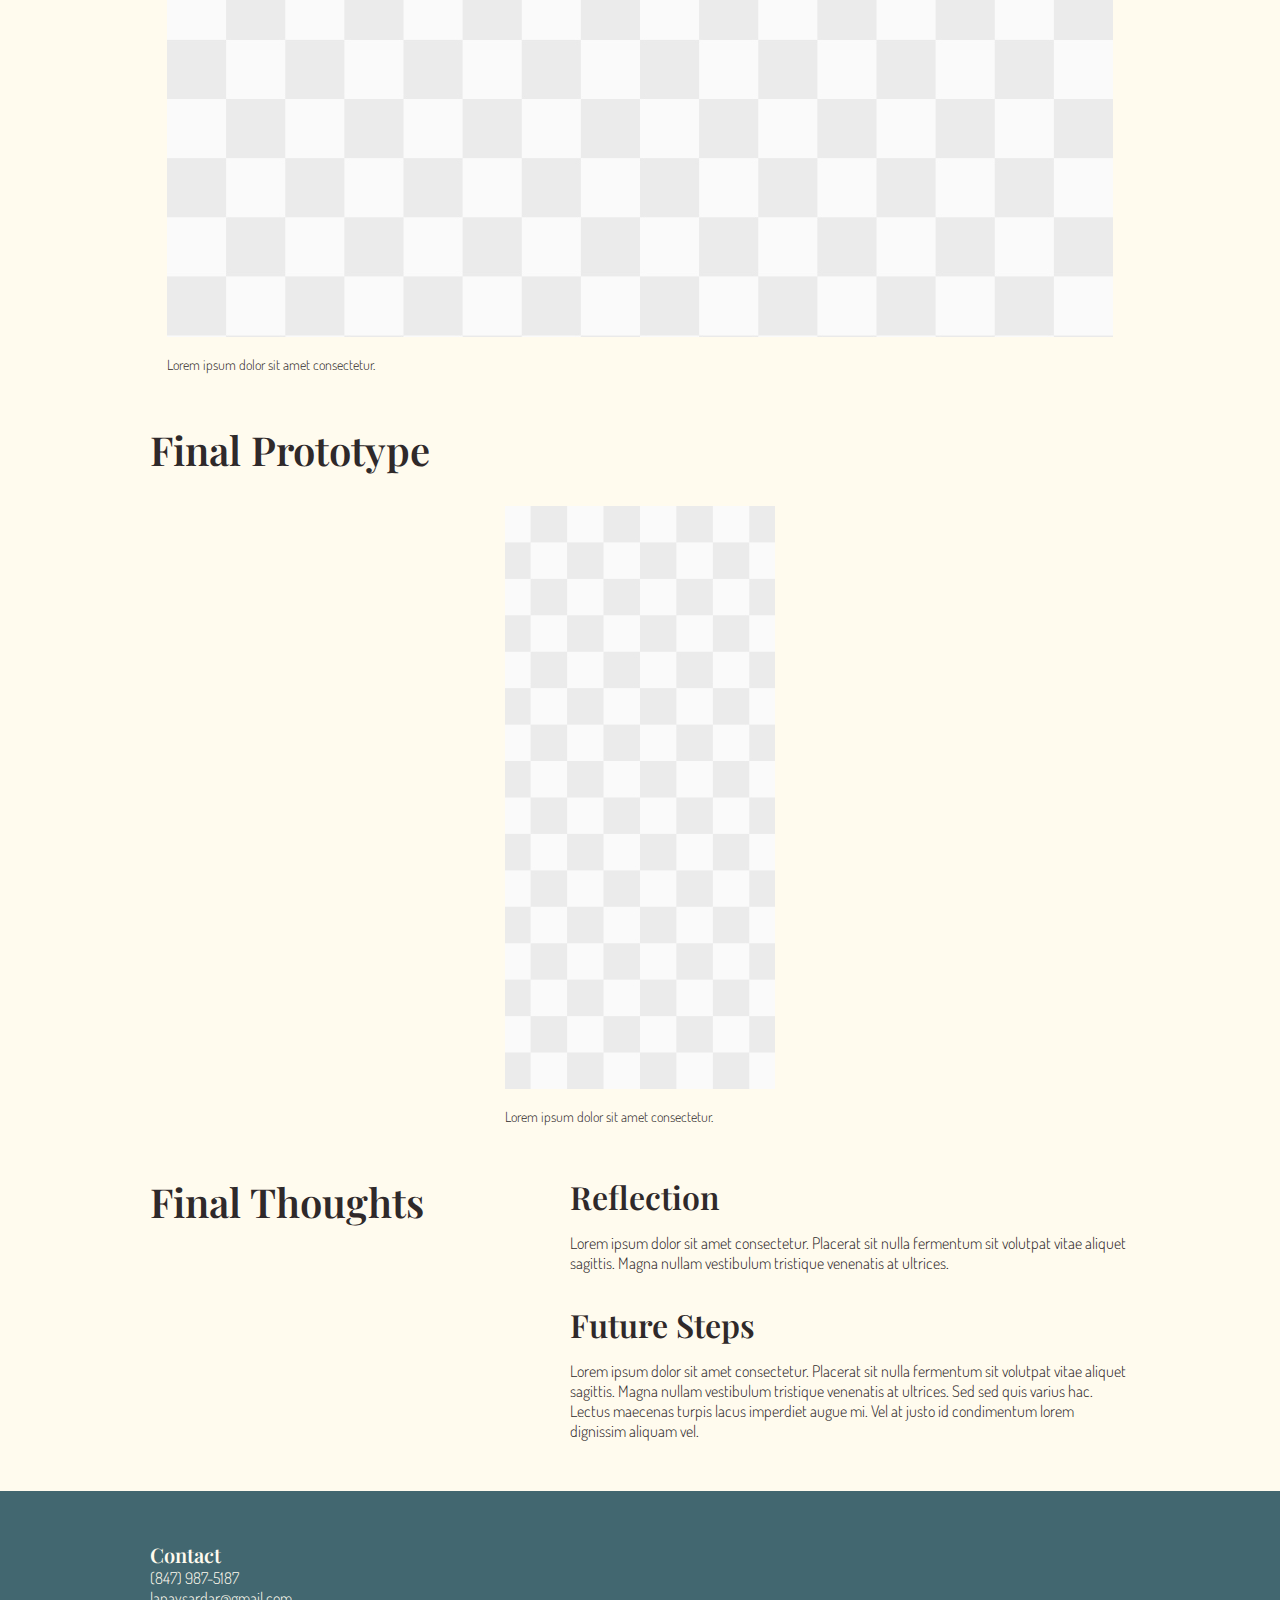
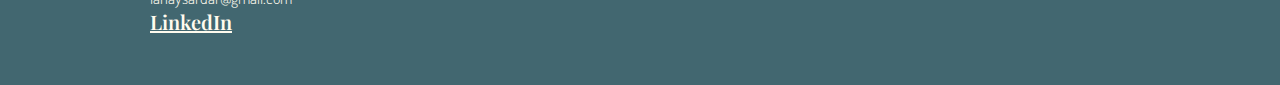
==== commit ebede27d: "case study page completed" ====
--- a/case-study.html
+++ b/case-study.html
@@ -25,11 +25,11 @@
         <section class="body-content">
 
             <!--CASE STUDY HERO SECTION-->
-            <div class="grid-container-2-col">
+            <div class="grid-container-2-col main-section">
                 <div class="left-col">
                     <h1>Project Title</h1>
-                    <p>General description of the type of project, and the deliverables you created, the purpose it serves.</p>
-                    <h4>2024</h4>
+                    <p class="sub-section">General description of the type of project, and the deliverables you created, the purpose it serves.</p>
+                    <h4 class="sub-section">2024</h4>
                 </div>
                 <div class="right-col">
                     <img src="images/journeys-desktop-photo.png">
@@ -37,43 +37,59 @@
             </div>
 
             <!--OVERVIEW SECTION-->
-            <div class="grid-container-2-col">
+            <div class="grid-container-2-col main-section">
                 <div class="left-col">
                     <h2>Overview</h2>
                 </div>
                 <div class="right-col">
-                    <h3>The Problem:</h3>
-                    <p>Lorem ipsum dolor sit amet consectetur. Placerat sit nulla fermentum sit volutpat vitae aliquet sagittis. Magna nullam vestibulum tristique venenatis at ultrices. Sed sed quis varius hac. Lectus maecenas turpis lacus imperdiet augue mi. Vel at justo id condimentum lorem dignissim aliquam vel.</p>
-                    <h3>The Solution:</h3>
-                    <p>Lorem ipsum dolor sit amet consectetur. Placerat sit nulla fermentum sit volutpat vitae aliquet sagittis. Magna nullam vestibulum tristique venenatis at ultrices. Sed sed quis varius hac. Lectus maecenas turpis lacus imperdiet augue mi. Vel at justo id condimentum lorem dignissim aliquam vel.</p>
+                    <div>
+                        <h3>The Problem:</h3>
+                        <p>Lorem ipsum dolor sit amet consectetur. Placerat sit nulla fermentum sit volutpat vitae aliquet sagittis. Magna nullam vestibulum tristique venenatis at ultrices. Sed sed quis varius hac. Lectus maecenas turpis lacus imperdiet augue mi. Vel at justo id condimentum lorem dignissim aliquam vel.</p>
+                    </div>
+                    <div class="sub-section">
+                        <h3>The Solution:</h3>
+                        <p>Lorem ipsum dolor sit amet consectetur. Placerat sit nulla fermentum sit volutpat vitae aliquet sagittis. Magna nullam vestibulum tristique venenatis at ultrices. Sed sed quis varius hac. Lectus maecenas turpis lacus imperdiet augue mi. Vel at justo id condimentum lorem dignissim aliquam vel.</p>
+                    </div>
                 </div>
             </div>
 
             <!--PROJECT DETAILS SECTION-->
-            <div class="grid-container-2-col">
+            <div class="grid-container-2-col main-section">
                 <div class="left-col">
                     <h2>Project Details</h2>
                 </div>
                 <div class="right-col flex-row-container">
                     <div class="flex-col">
-                        <h3>Project Type:</h3>
-                        <p>Lorem ipsum dolor sit amet consectetur.</p>
-                        <h3>Contributors:</h3>
-                        <p>Lorem ipsum dolor sit amet consectetur.</p>
-                        <h3>Project Type:</h3>
-                        <p>Lorem ipsum dolor sit amet consectetur.</p>
+                        <div>
+                            <h3>Project Type:</h3>
+                            <p>Lorem ipsum dolor sit amet consectetur.</p>
+                        </div>
+                        <div class="sub-section">
+                            <h3>Contributors:</h3>
+                            <p>Lorem ipsum dolor sit amet consectetur.</p>
+                        </div>
+                        <div class="sub-section">
+                            <h3>Duration:</h3>
+                            <p>Lorem ipsum dolor sit amet consectetur.</p>
+                        </div>
                      </div>
                      <div class="flex-col">
-                        <h3>My Role:</h3>
-                        <p>Lorem ipsum dolor sit amet consectetur.</p>
-                        <h3>Tools:</h3>
-                        <p>Lorem ipsum dolor sit amet consectetur.</p>
+                        <div>
+                            <h3>My Role:</h3>
+                            <p>Lorem ipsum dolor sit amet consectetur.</p>
+                        </div>
+                        <div class="sub-section">
+                            <h3>Tools:</h3>
+                            <p>Lorem ipsum dolor sit amet consectetur.</p>
+                        </div>
                      </div>
                 </div>
             </div>
 
             <!--THE FINAL PROTOTYPE PREVIEW-->
-            <h2 style="width:100%;">Final Prototype Preview Needed</h2>
+            <div class="main-section">
+                <h2>Final Prototype Preview Needed</h2>
+            </div>
         </section>
 
         <!--IN PAGE NAVIGATION-->
@@ -83,38 +99,42 @@
             <a href="figma.com">Part 3: Prototypes & Testing</a>
         </div>
 
-        <!--PART 1 SECTION-->
         <section class="body-content">
-            <hr>
-
-            <h1 class="centered">Part 1: Uncovering the User</h1>
+            <hr class="main-section">
+
+            <!--PART 1 START-->
+            <h1 class="main-section centered" style="text-align:center;">Part 1: Uncovering the User</h1>
 
             <!--USER RESEARCH PLAN SECTION-->
-            <div class="grid-container-2-col">
+            <div class="grid-container-2-col main-section">
                 <div class="left-col">
                     <h2>User Research Plan</h2>
-                    <p>View my full User Research Plan document.</p>
-                </div>
-                <div class="right-col">
-                    <h3>Background</h3>
-                    <p>Lorem ipsum dolor sit amet consectetur. Placerat sit nulla fermentum sit volutpat vitae aliquet sagittis. Magna nullam vestibulum tristique venenatis at ultrices. Sed sed quis varius hac. Lectus maecenas turpis lacus imperdiet augue mi. Vel at justo id condimentum lorem dignissim aliquam vel.</p>
-                    
-                    <h3>Research Questions</h3>
-                    <ul>
-                        <li>Research question 1</li>
-                        <li>Research question 2</li>
-                        <li>Research question 3</li>
-                        <li>Research question 4</li>
-                        <li>Research question 5</li>
-                    </ul>
-
-                    <h3>Interview Plan</h3>
-                    <p>Lorem ipsum dolor sit amet consectetur. Placerat sit nulla fermentum sit volutpat vitae aliquet sagittis. Magna nullam vestibulum tristique venenatis at ultrices. Sed sed quis varius hac. Lectus maecenas turpis lacus imperdiet augue mi. Vel at justo id condimentum lorem dignissim aliquam vel.</p>
+                    <p class="sub-section">View my full User Research Plan document.</p>
+                </div>
+                <div class="right-col">
+                    <div>
+                        <h3>Background</h3>
+                        <p>Lorem ipsum dolor sit amet consectetur. Placerat sit nulla fermentum sit volutpat vitae aliquet sagittis. Magna nullam vestibulum tristique venenatis at ultrices. Sed sed quis varius hac. Lectus maecenas turpis lacus imperdiet augue mi. Vel at justo id condimentum lorem dignissim aliquam vel.</p>
+                    </div>
+                    <div class="sub-section">
+                        <h3>Research Questions</h3>
+                        <ul>
+                            <li>Research question 1</li>
+                            <li>Research question 2</li>
+                            <li>Research question 3</li>
+                            <li>Research question 4</li>
+                            <li>Research question 5</li>
+                        </ul>
+                    </div>
+                    <div class="sub-section">
+                        <h3>Interview Plan</h3>
+                        <p>Lorem ipsum dolor sit amet consectetur. Placerat sit nulla fermentum sit volutpat vitae aliquet sagittis. Magna nullam vestibulum tristique venenatis at ultrices. Sed sed quis varius hac. Lectus maecenas turpis lacus imperdiet augue mi. Vel at justo id condimentum lorem dignissim aliquam vel.</p>
+                    </div>
                 </div>
             </div>
 
             <!--AFFINITY DIAGRAM SECTION-->
-            <div class="grid-container-2-col">
+            <div class="grid-container-2-col main-section">
                 <div class="left-col">
                     <h2>Affinity Diagram Process</h2>
                 </div>
@@ -127,13 +147,18 @@
                     </ul>
                 </div>
             </div>
-            <img src="images/placeholder-landscape.jpg">
-            <p class="caption">Lorem ipsum dolor sit amet consectetur.</p>
-            <img src="images/placeholder-landscape.jpg">
-            <p class="caption">Lorem ipsum dolor sit amet consectetur.</p>
+            <div class="sub-section centered">
+                <img src="images/placeholder-landscape.jpg">
+                <p class="caption">Lorem ipsum dolor sit amet consectetur.</p>
+            </div>
+            <div class="sub-section centered">
+                <img src="images/placeholder-landscape.jpg">
+                <p class="caption">Lorem ipsum dolor sit amet consectetur.</p>
+            </div>
+
 
             <!--EMPATHY MAP SECTION-->
-            <div class="grid-container-2-col">
+            <div class="grid-container-2-col main-section">
                 <div class="left-col">
                     <h2>Empathy Map</h2>
                 </div>
@@ -146,44 +171,170 @@
                     </ul>
                 </div>
             </div>
-            <img src="images/placeholder-landscape.jpg">
-            <p class="caption">Lorem ipsum dolor sit amet consectetur.</p>
-
-
-            <hr>
-
-            <h1 class="centered">Part 2: Definition & Ideation</h1>
-
-            <!--DEFINITION SECTION-->
-            <div class="grid-container-2-col">
-                <div class="left-col">
-                    <h2>Definition</h2>
-                </div>
-                <div class="right-col">
-                    <h3>User Insight</h3>
-                    <p>Lorem ipsum dolor sit amet consectetur. Placerat sit nulla fermentum sit volutpat vitae aliquet sagittis. Magna nullam vestibulum tristique venenatis at ultrices. Sed sed quis varius hac. Lectus maecenas turpis lacus imperdiet augue mi. Vel at justo id condimentum lorem dignissim aliquam vel.</p>
-                    
-                    <h3>Problem Statement</h3>
-                    <p>Lorem ipsum dolor sit amet consectetur. Placerat sit nulla fermentum sit volutpat vitae aliquet sagittis. Magna nullam vestibulum tristique venenatis at ultrices. Sed sed quis varius hac. Lectus maecenas turpis lacus imperdiet augue mi. Vel at justo id condimentum lorem dignissim aliquam vel.</p>
-                </div>
-            </div>
-
-            <!--STORY BOARD SECTION-->
-            <div>
-                <h2>Story Board</h2>
+            <div class="sub-section centered">
                 <img src="images/placeholder-landscape.jpg">
                 <p class="caption">Lorem ipsum dolor sit amet consectetur.</p>
             </div>
+
+            <hr class="main-section">
+
+            <!--PART 2 START-->
+            <h1 class="main-section centered" style="text-align:center;">Part 2: Definition & Ideation</h1>
+
+            <!--DEFINITION SECTION-->
+            <div class="grid-container-2-col main-section">
+                <div class="left-col">
+                    <h2>Definition</h2>
+                </div>
+                <div class="right-col">
+                    <div>
+                        <h3>User Insight</h3>
+                        <p>Lorem ipsum dolor sit amet consectetur. Placerat sit nulla fermentum sit volutpat vitae aliquet sagittis. Magna nullam vestibulum tristique venenatis at ultrices. Sed sed quis varius hac. Lectus maecenas turpis lacus imperdiet augue mi. Vel at justo id condimentum lorem dignissim aliquam vel.</p>
+                    </div>
+                    <div class="sub-section">
+                        <h3>Problem Statement</h3>
+                        <p>Lorem ipsum dolor sit amet consectetur. Placerat sit nulla fermentum sit volutpat vitae aliquet sagittis. Magna nullam vestibulum tristique venenatis at ultrices. Sed sed quis varius hac. Lectus maecenas turpis lacus imperdiet augue mi. Vel at justo id condimentum lorem dignissim aliquam vel.</p>
+                    </div>
+                </div>
+            </div>
+
+            <!--STORY BOARD SECTION-->
+            <div class="flex-col main-section">
+                <h2>Story Board</h2>
+                <div class="sub-section centered">
+                    <img src="images/placeholder-landscape.jpg">
+                    <p class="caption">Lorem ipsum dolor sit amet consectetur.</p>
+                </div>
+            </div>
             
 
             <!--USER FLOW SECTION-->
-            <div>
+            <div class="flex-col main-section">
                 <h2>User Flow</h2>
                 <p>Take a closer look at my user flow.</p>
-                <img src="images/placeholder-landscape.jpg">
-                <p class="caption">Lorem ipsum dolor sit amet consectetur.</p>
+                <div class="sub-section centered">
+                    <img src="images/placeholder-landscape.jpg">
+                    <p class="caption">Lorem ipsum dolor sit amet consectetur.</p>
+                </div>
             </div>
             
+            <hr class="main-section">
+
+            <!--PART 3 START-->
+            <h1 class="main-section centered" style="text-align:center;">Part 3: Prototypes & Usability Testing</h1>
+
+            <!--DIGITAL WIREFRAMES SECTION-->
+            <div class="flex-col main-section">
+                <h2>Digital Wireframes</h2>
+                <div class="sub-section centered">
+                    <div class="flex-row-container">
+                        <img src="images/mobile-placeholder.jpg" width="23%">
+                        <img src="images/mobile-placeholder.jpg" width="23%">
+                        <img src="images/mobile-placeholder.jpg" width="23%">
+                        <img src="images/mobile-placeholder.jpg" width="23%">
+                    </div>
+                    <p class="caption">Lorem ipsum dolor sit amet consectetur.</p>
+                </div>
+            </div>
+
+            <!--LOFI CLICKABLE PROTOTYPE SECTION-->
+            <div class="flex-col main-section">
+                <h2>Lo-Fi Clickable Prototype</h2>
+                <div class="sub-section centered">
+                    <img src="images/mobile-placeholder.jpg">                   
+                    <p class="caption">Lorem ipsum dolor sit amet consectetur.</p>
+                </div>
+            </div>
+
+            <!--USER TESTS SECTION-->
+            <div class="grid-container-2-col main-section">
+                <div class="left-col">
+                    <h2>User Tests</h2>
+                </div>
+                <div class="right-col">
+                    <h3>Guerrilla Testing Plan + Notes</h3>
+                    <div class="sub-section">
+                        <h4>Goal</h4>
+                        <p>Lorem ipsum dolor sit amet consectetur. Placerat sit nulla fermentum sit volutpat vitae aliquet sagittis. Magna nullam vestibulum tristique venenatis at ultrices. Sed sed quis varius hac. Lectus maecenas turpis lacus imperdiet augue mi. Vel at justo id condimentum lorem dignissim aliquam vel.</p>
+                    </div>
+                    <div class="sub-section">
+                        <h4>Tasks & Results</h4>
+                        <ol>
+                            <li>
+                                Lorem ipsum dolor sit amet consectetur.
+                            </li>
+                            <li>
+                                Lorem ipsum dolor sit amet consectetur.
+                            </li>
+                            <li>
+                                Lorem ipsum dolor sit amet consectetur. 
+                            </li>
+                        </ol>
+                    </div>
+                    <div class="sub-section">
+                        <h4>Feedback</h4>
+                        <ol>
+                            <li>
+                                Lorem ipsum dolor sit amet consectetur. Placerat sit nulla fermentum sit volutpat vitae aliquet sagittis.
+                            </li>
+                            <li>
+                                Lorem ipsum dolor sit amet consectetur. Placerat sit nulla fermentum sit volutpat vitae aliquet sagittis.
+                            </li>
+                            <li>
+                                Lorem ipsum dolor sit amet consectetur. Placerat sit nulla fermentum sit volutpat vitae aliquet sagittis.
+                            </li>
+                        </ol>
+                    </div>
+                </div>
+            </div>
+
+            <!--TEST RESULTS ANALYSIS SECTION-->
+            <div class="flex-col main-section">
+                <h2>Test Results Analysis</h2>
+                <div class="sub-section centered">
+                    <img src="images/placeholder-landscape.jpg">
+                    <p class="caption">Lorem ipsum dolor sit amet consectetur.</p>
+                </div>
+            </div>
+
+            <!--ITERATIONS SECTION-->
+            <div class="flex-col main-section">
+                <h2>Iterations</h2>
+                <div class="sub-section centered">
+                    <img src="images/placeholder-landscape.jpg">
+                    <p class="caption">Lorem ipsum dolor sit amet consectetur.</p>
+                </div>
+                <div class="sub-section centered">
+                    <img src="images/placeholder-landscape.jpg">
+                    <p class="caption">Lorem ipsum dolor sit amet consectetur.</p>
+                </div>
+            </div>
+
+            <!--FINAL PROTOTYPE SECTION-->
+            <div class="flex-col main-section">
+                <h2>Final Prototype</h2>
+                <div class="sub-section centered">
+                    <img src="images/mobile-placeholder.jpg">                   
+                    <p class="caption">Lorem ipsum dolor sit amet consectetur.</p>
+                </div>
+            </div>
+
+            <!--FINAL THOUGHTS SECTION-->
+            <div class="grid-container-2-col main-section">
+                <div class="left-col">
+                    <h2>Final Thoughts</h2>
+                </div>
+                <div class="right-col">
+                    <div>
+                        <h3>Reflection</h3>
+                        <p>Lorem ipsum dolor sit amet consectetur. Placerat sit nulla fermentum sit volutpat vitae aliquet sagittis. Magna nullam vestibulum tristique venenatis at ultrices.</p>
+                    </div>
+                    <div class="sub-section">
+                        <h3>Future Steps</h3>
+                        <p>Lorem ipsum dolor sit amet consectetur. Placerat sit nulla fermentum sit volutpat vitae aliquet sagittis. Magna nullam vestibulum tristique venenatis at ultrices. Sed sed quis varius hac. Lectus maecenas turpis lacus imperdiet augue mi. Vel at justo id condimentum lorem dignissim aliquam vel.</p>
+                    </div>
+                </div>
+            </div>
         </section>
 
         <!--END CASE-STUDY-RELATED CONTENT-->
--- a/css/case-study-style.css
+++ b/css/case-study-style.css
@@ -32,8 +32,8 @@
     font-weight: 600;
     font-style: normal;
 }
-h1, h2, h3, h4, h5{
-    margin: 0px 0px 20px 0px;
+h1, h2, h3, h4, h5, p{
+    margin: 0px;
 }
 h1{
     font-size: 48px;
@@ -43,16 +43,16 @@
 }
 h3{
     font-size: 32px;
+    margin-bottom:15px;
 }
 h4{
     font-size: 24px;
+    margin-bottom:15px;
 }
 h5, button, #submit-btn, a{
     font-size: 20px;
 }
-p{
-    margin:0px;
-}
+
 .caption{
     font-family: "Dosis", sans-serif;
     font-optical-sizing: auto;
@@ -111,8 +111,7 @@
 
 hr{
     border-top: 2px solid var(--yellow);
-    width:100%;
-    margin-top:50px;
+    margin-bottom:0px;
 }
 /*END COPIED OVER STYLING*/
 
@@ -139,6 +138,8 @@
     flex-direction:column;
     justify-content: flex-start;
     align-items: flex-start;
+
+    width:100%;
 }
 
 /* .content-section{
@@ -146,37 +147,31 @@
     margin:50px 0px;
     background-color: rgb(202, 202, 255);
 } */
+
+/*2 COLUMN CONTAINER*/
 .grid-container-2-col{
     display:grid;
     grid-template-columns: 5fr 20px 7fr;
     grid-template-rows: auto;
     grid-template-areas: 
     "left-col disabled right-col";
-
-    width:100%;
-    margin:50px 0px 0px 0px;
-}
-
+    /* width:100%;
+    margin:50px 0px 0px 0px; */
+}
 .left-col{
     grid-area: left-col;
 }
-
 .right-col{
     grid-area: right-col;
 }
-
 .right-col img{
     width:100%;
-
     border-radius: 5%;
     border:1px solid var(--textBlack);
     box-shadow:4px 4px 4px rgba(51, 46, 46, 0.25);
 }
 
-.right-col p{
-    margin-bottom:20px;
-}
-
+/*IN PAGE NAVIGATION*/
 #in-page-nav{
     width:100%;
     height:75px;
@@ -185,22 +180,45 @@
     justify-content: space-around;
     align-items: center;
 }
-
 #in-page-nav a{
     color:var(--backgroundWhite);
     text-decoration: none;
 }
-
 #in-page-nav a:hover{
     text-decoration: underline;
 }
 
+ul{
+    margin:0px;
+}
+
+/* .body-content img{
+    margin:30px auto 0px auto;
+} */
+
+/*For standalone images that are centered (like affinity diagram screenshots) */
+/* .centered-img{
+    margin:30px auto 0px auto;
+} */
+
+.main-section{
+    width:100%;
+    /* margin-top:50px; */
+    margin:50px 0px 0px 0px;
+}
+
+.sub-section{
+    margin-top:30px;
+}
+
+.s-s-internal-spacing{
+    margin-top:15px;
+}
+
 .centered{
-    text-align: center;
-    /* width:100%; */
-    margin:50px auto 0px auto;
-}
-
-.body-content img{
-    margin:30px auto 0px auto;
-}+    /* text-align: center; */
+    margin-left:auto;
+    margin-right:auto;
+}
+
+
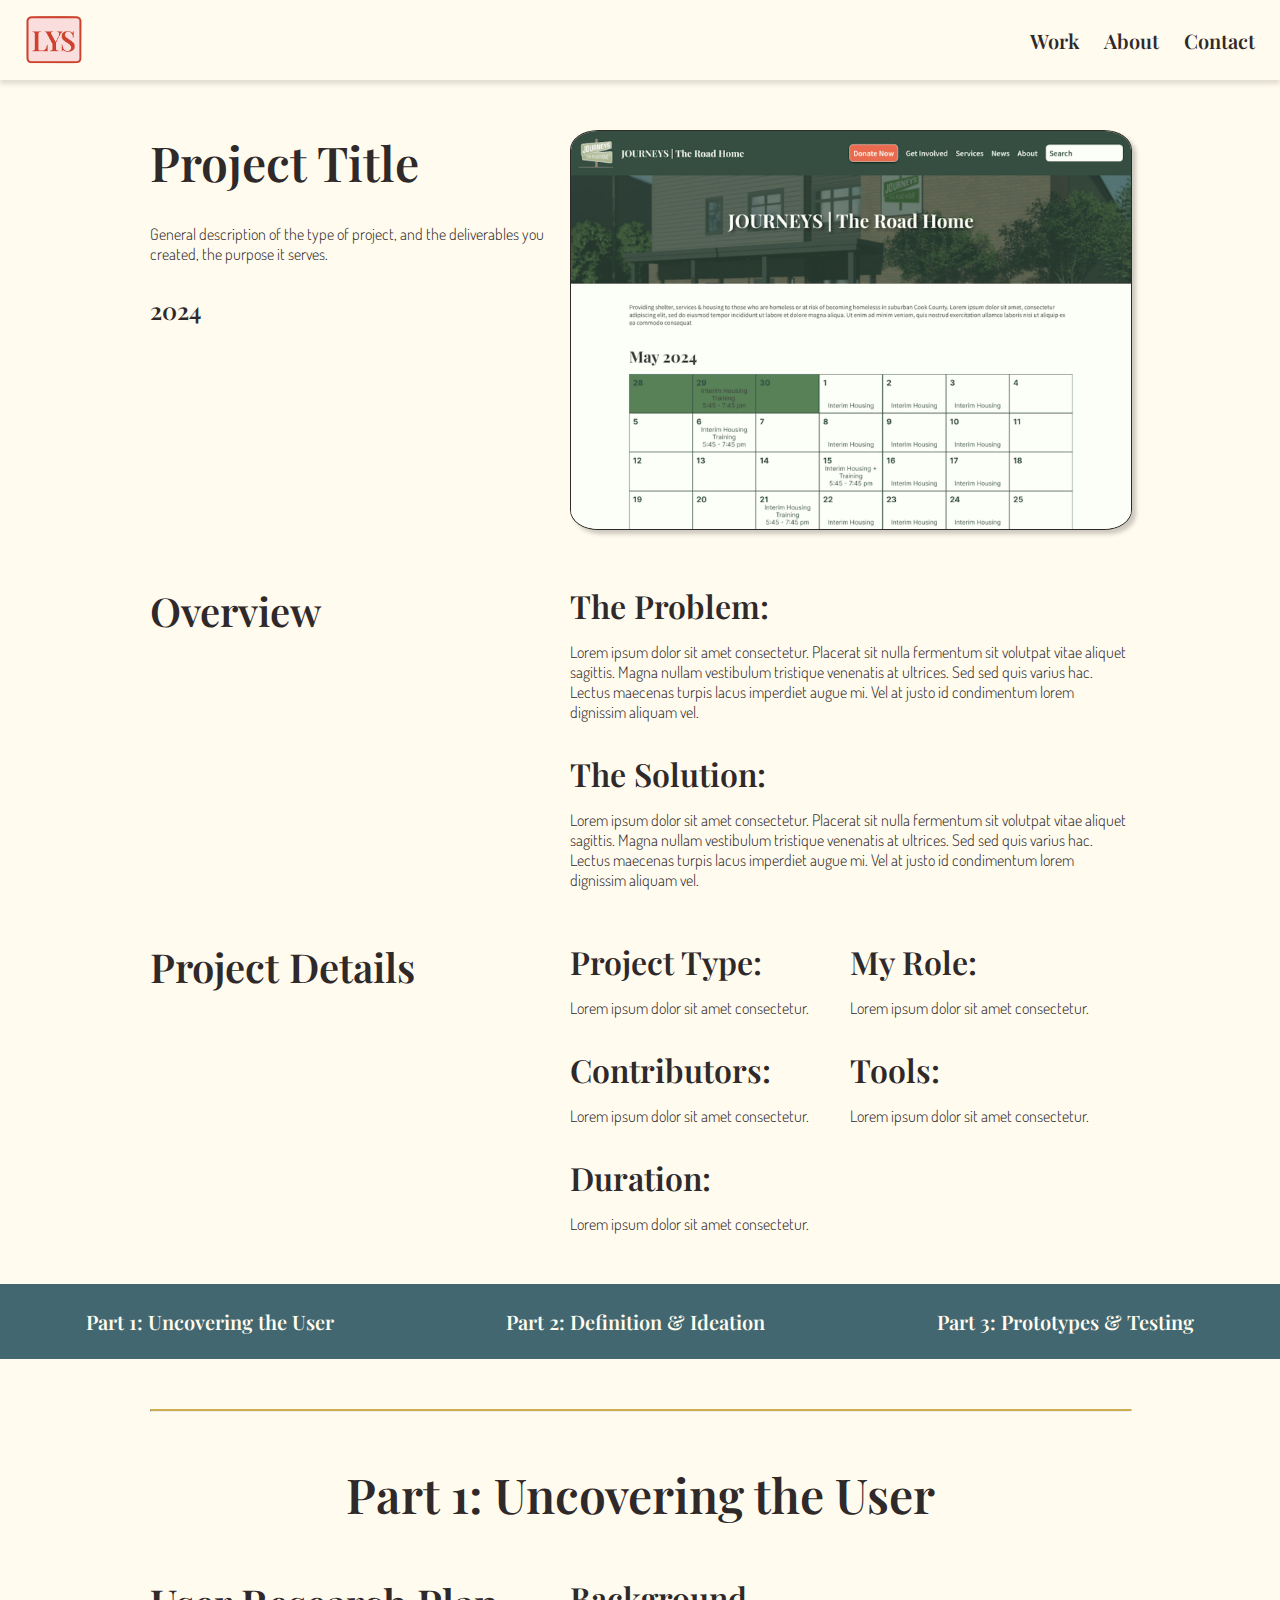
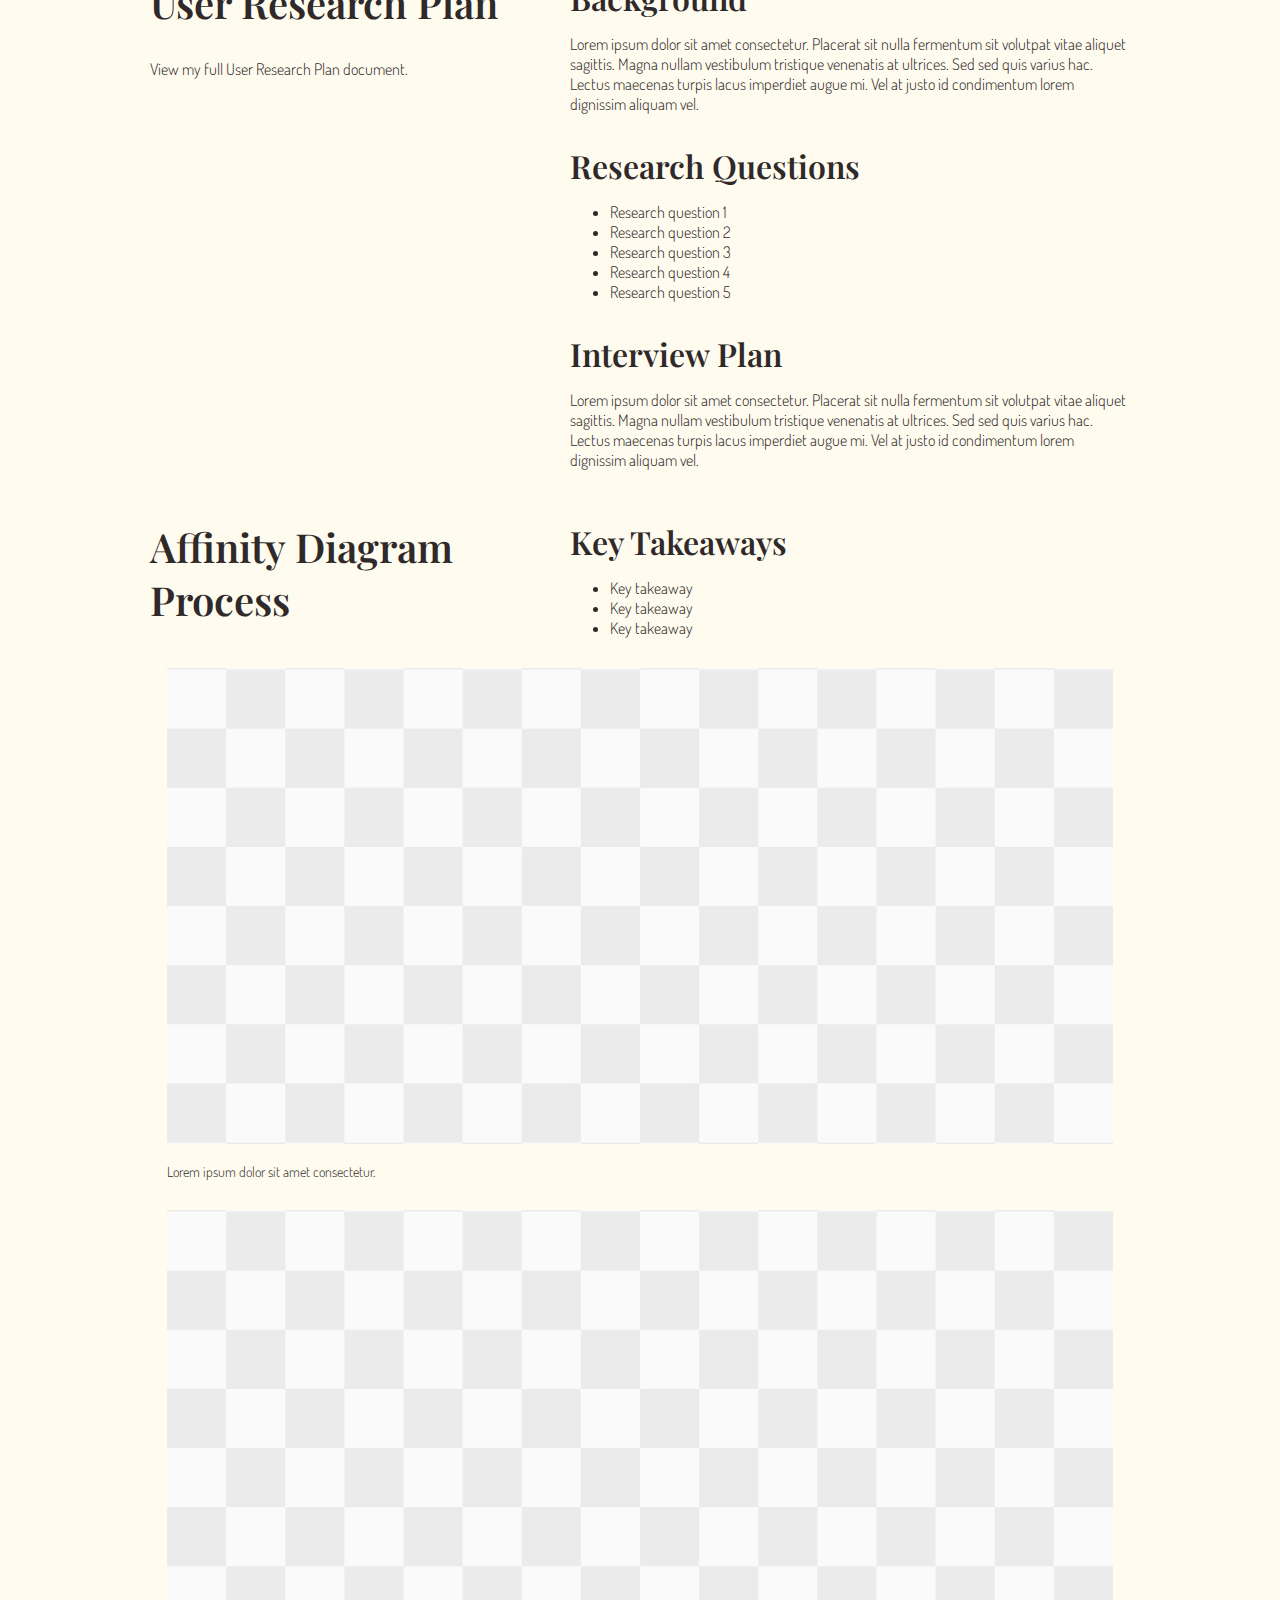
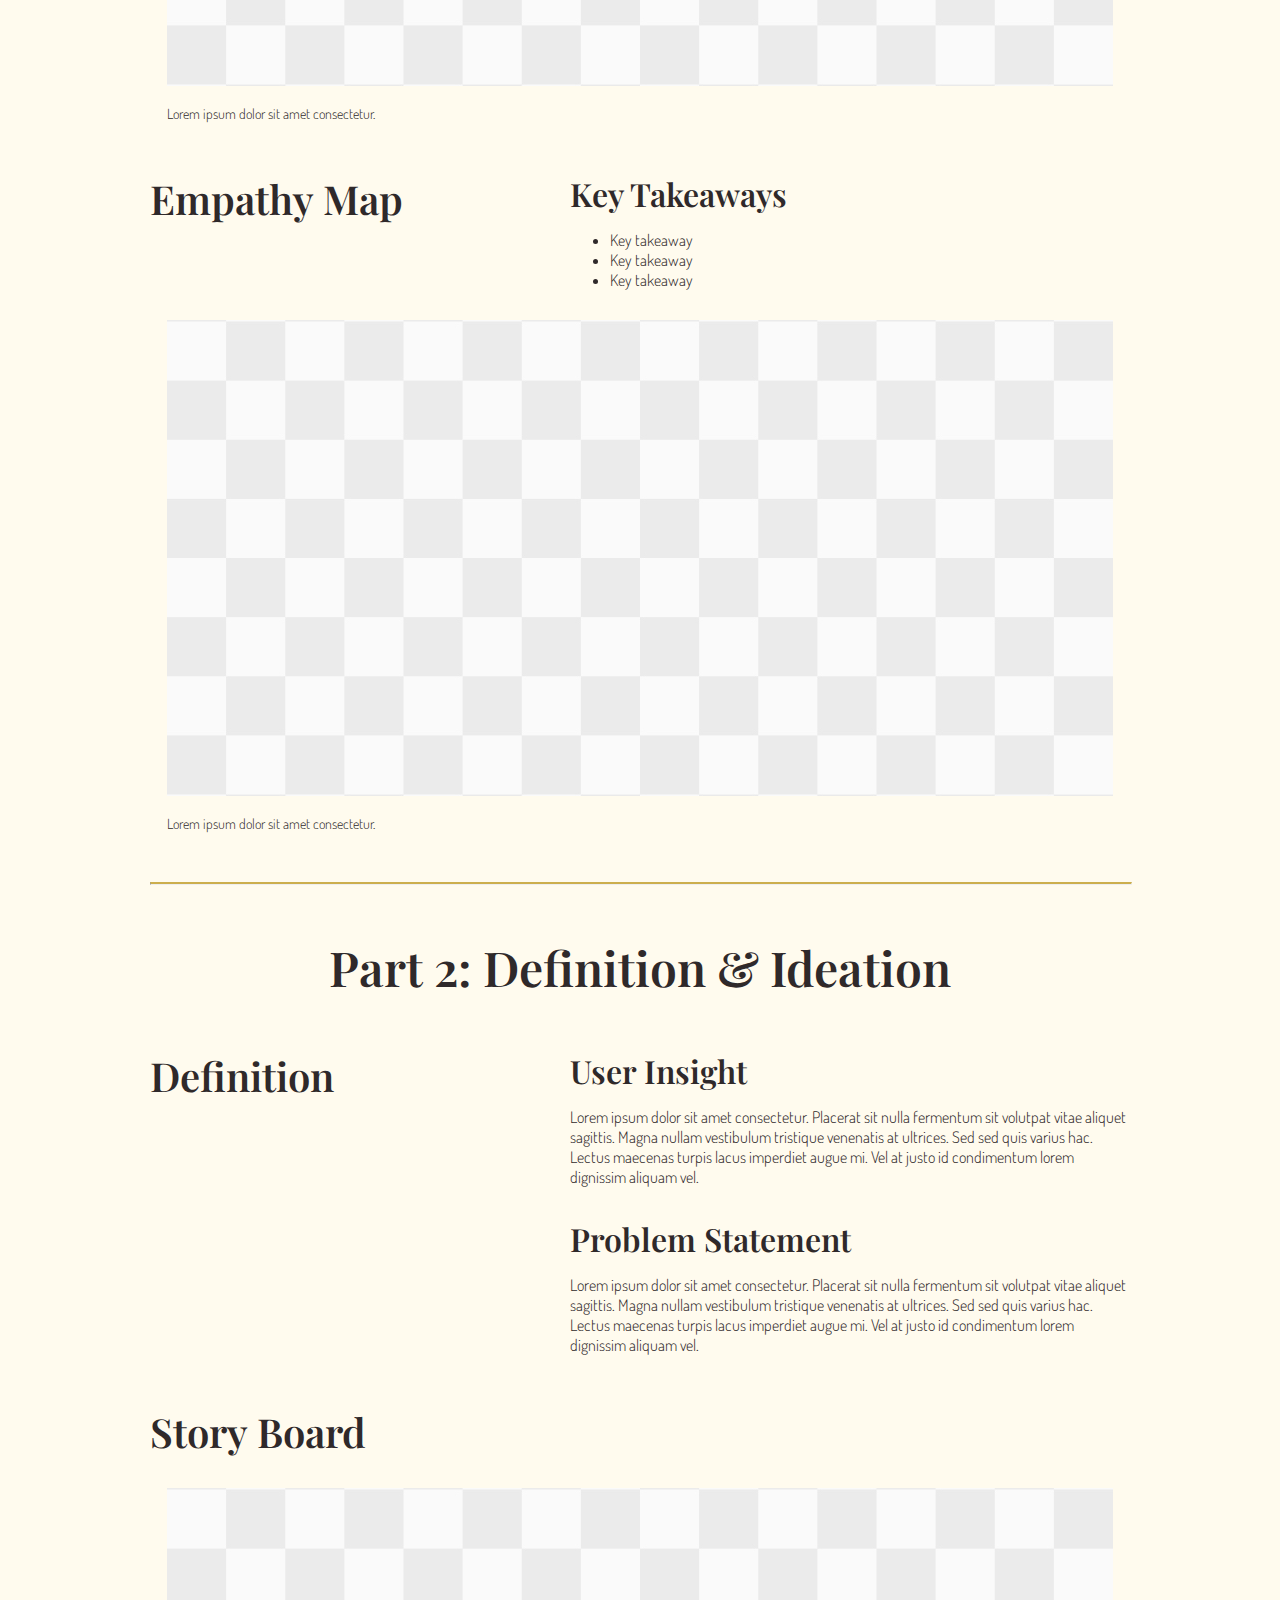
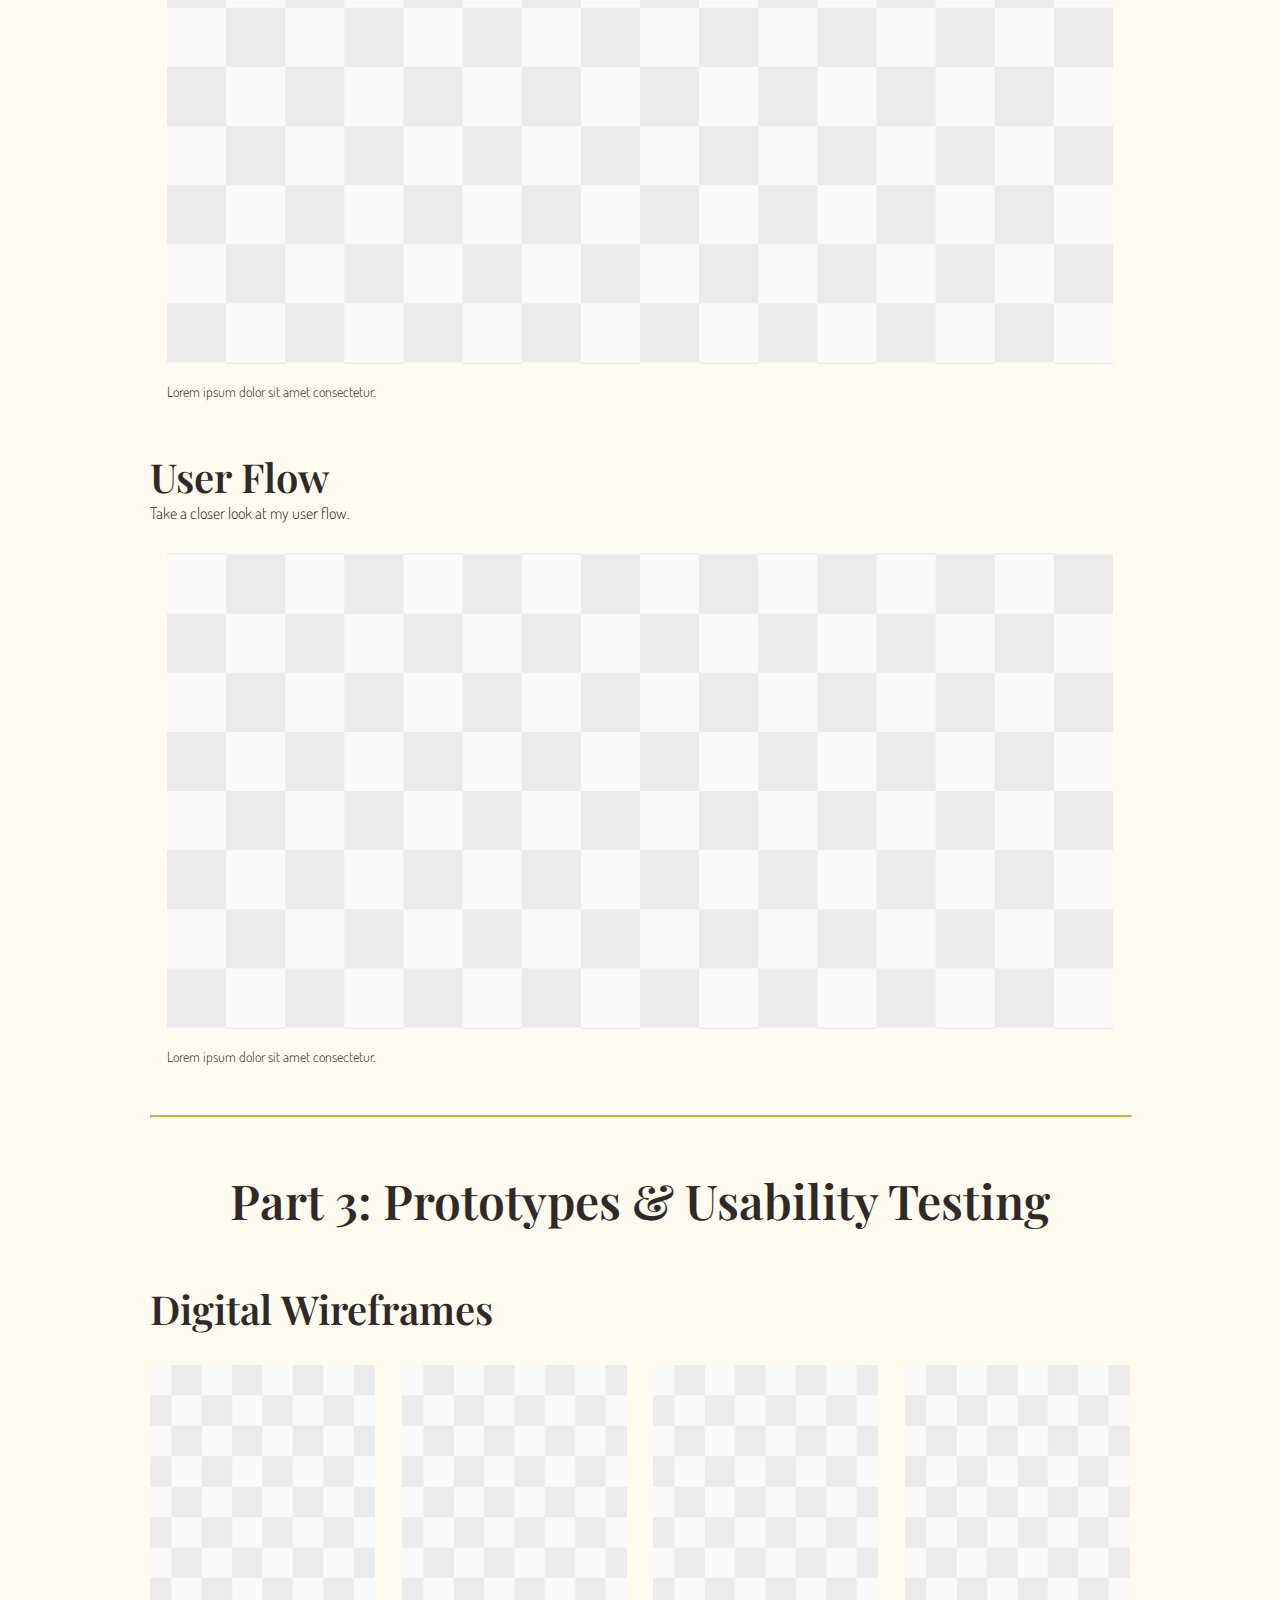
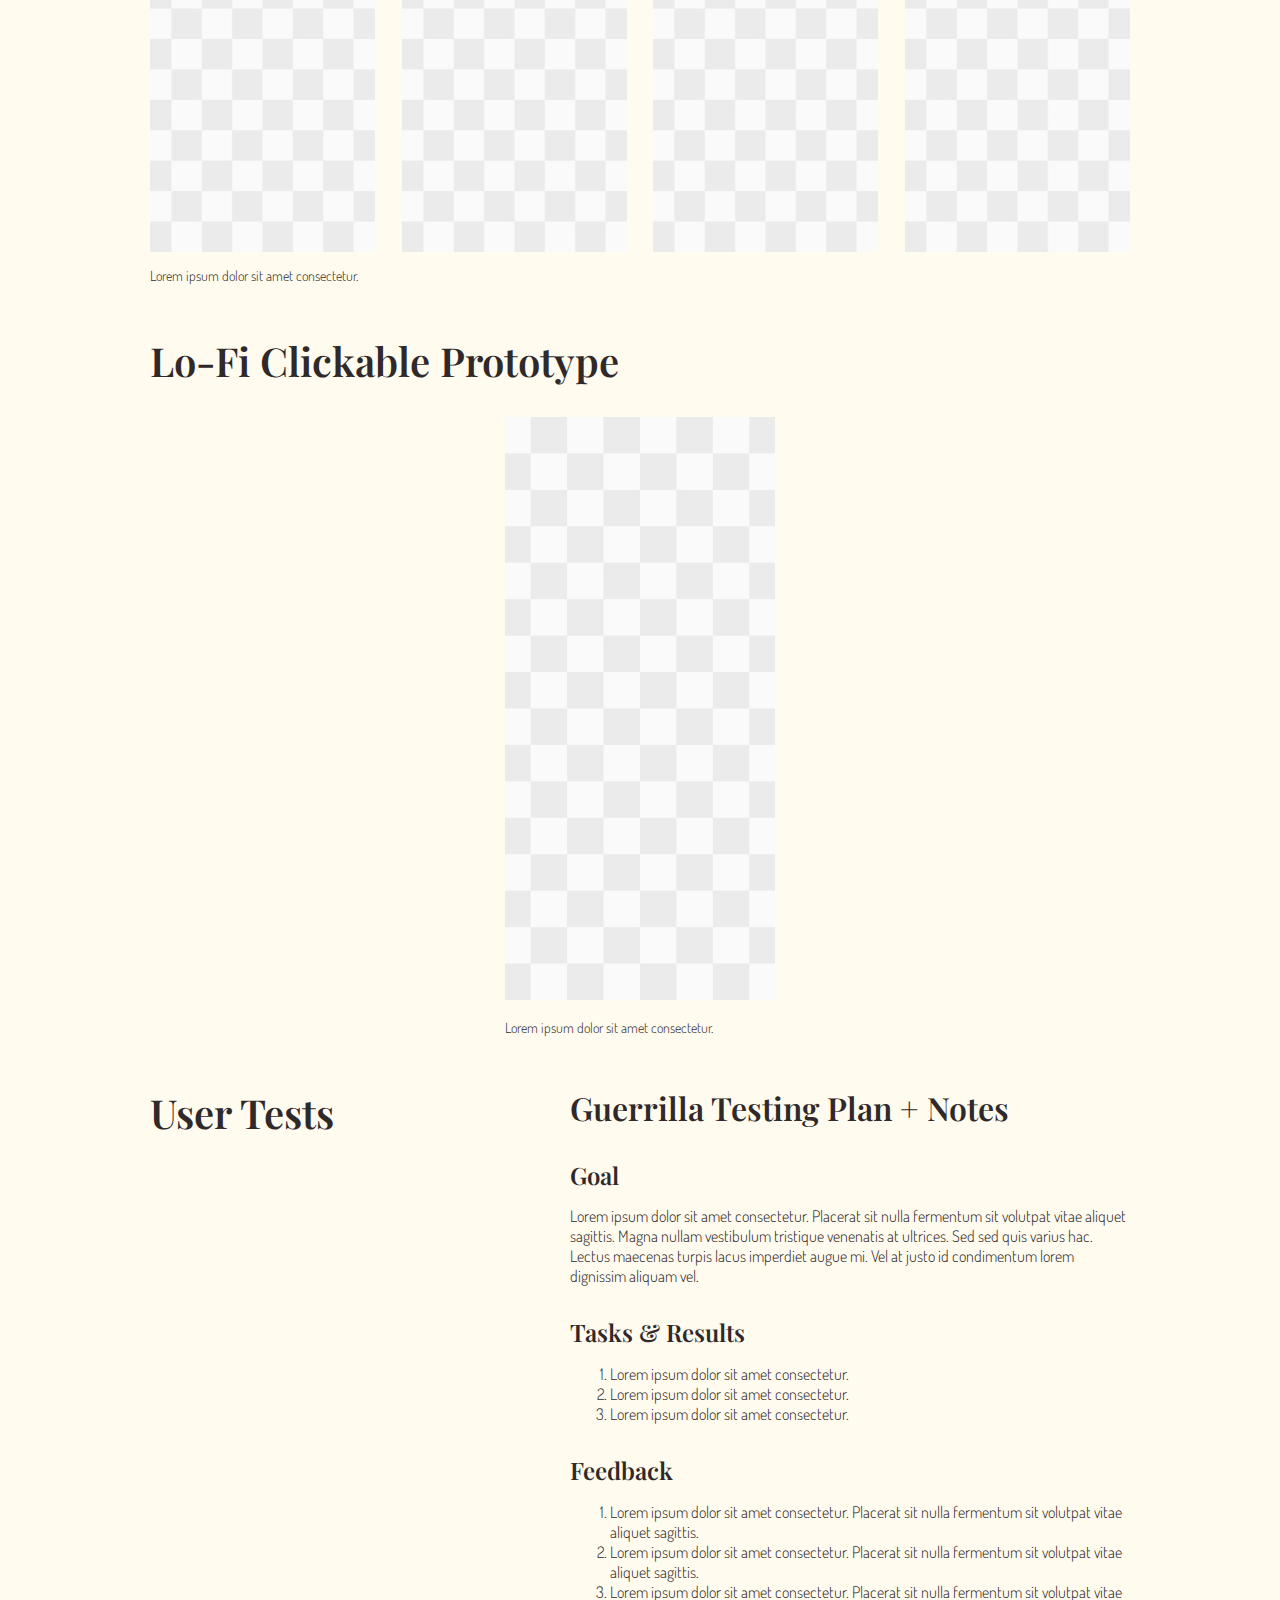
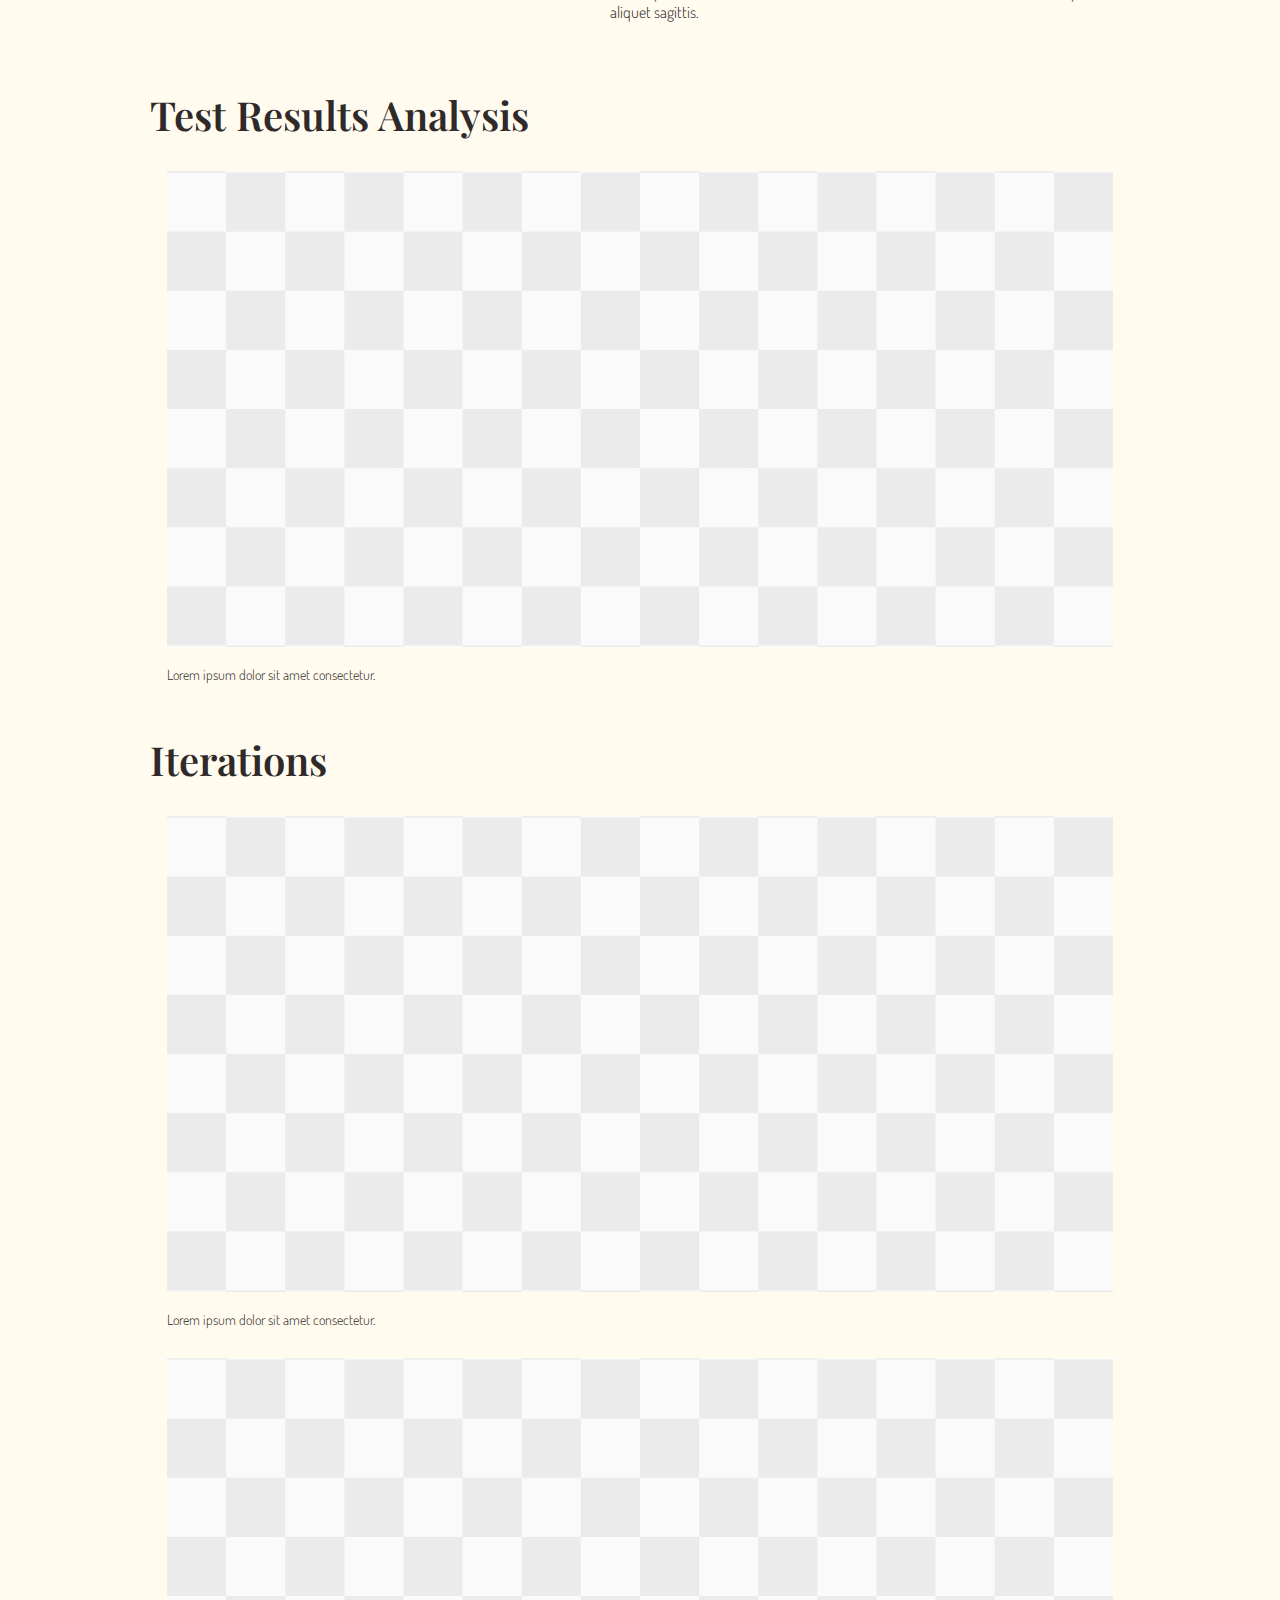
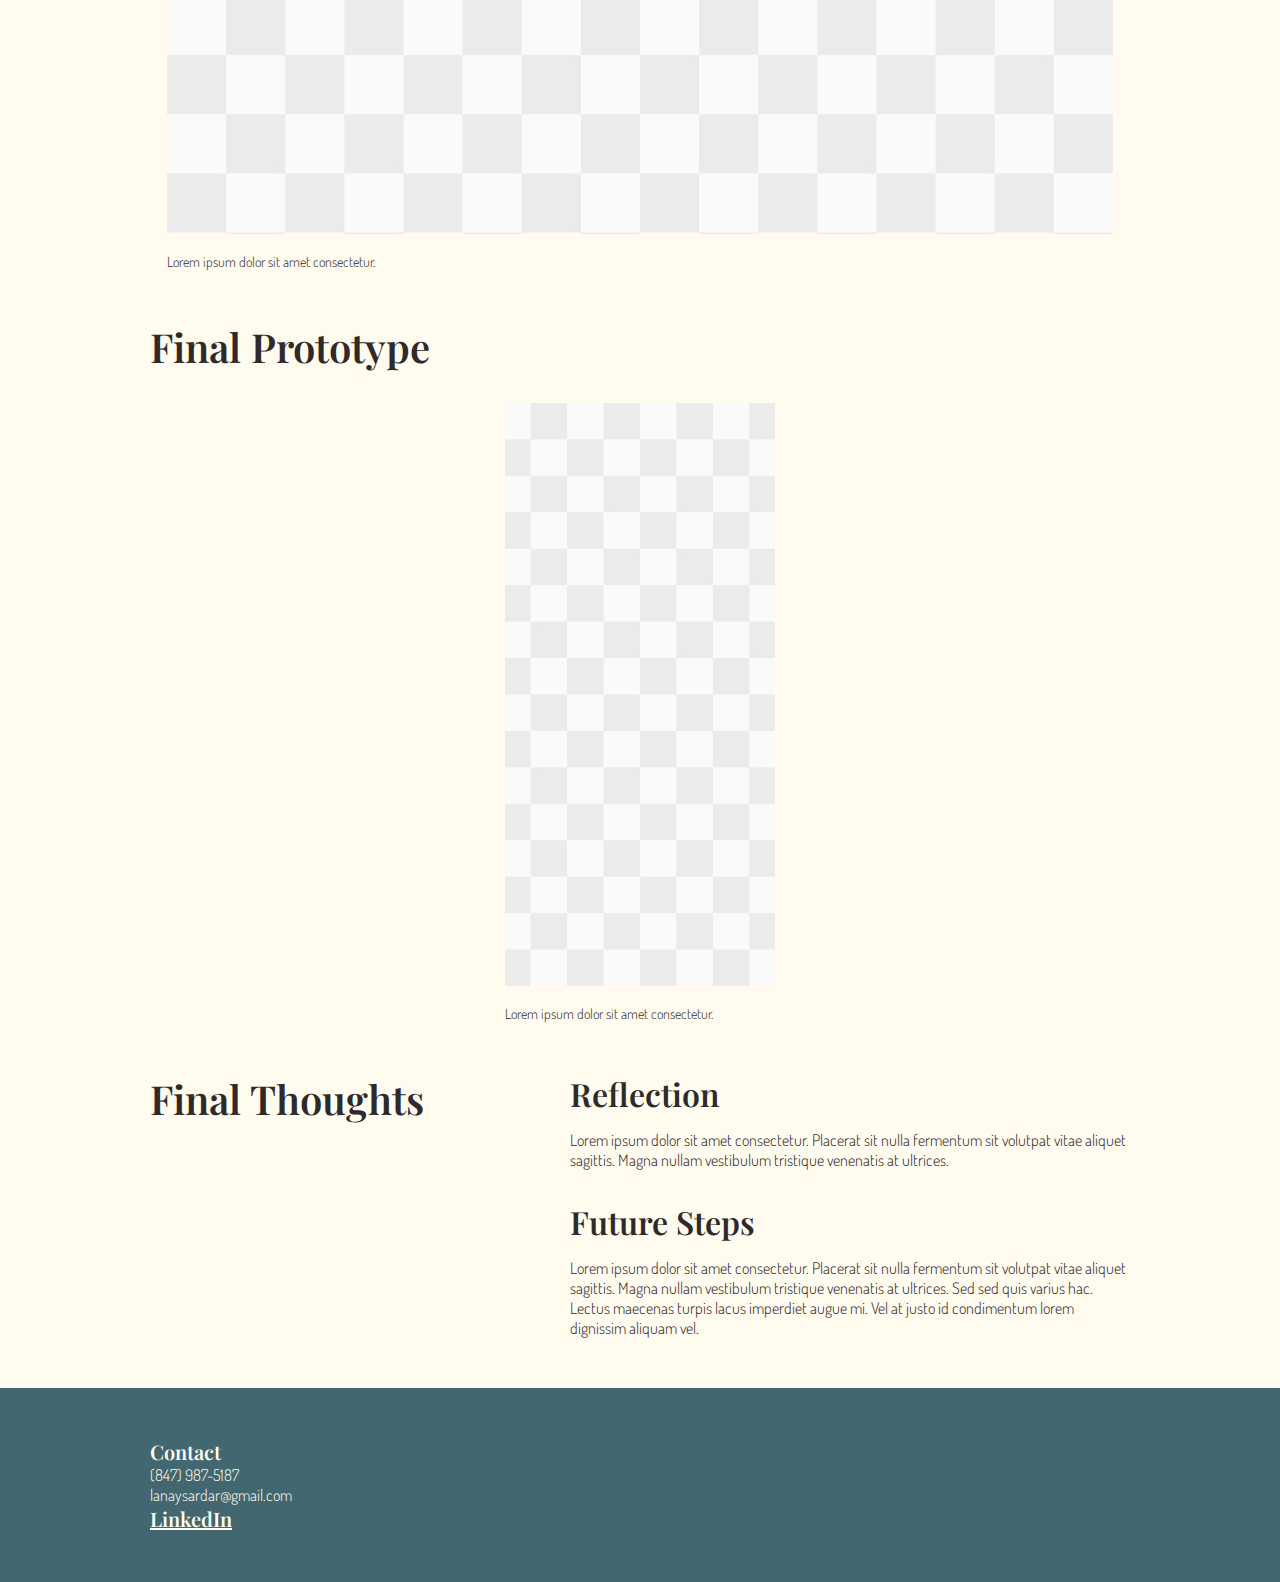
==== commit e77eaf15: "Linked case study preview on landing page to case study page" ====
--- a/case-study.html
+++ b/case-study.html
@@ -87,9 +87,9 @@
             </div>
 
             <!--THE FINAL PROTOTYPE PREVIEW-->
-            <div class="main-section">
+            <!-- <div class="main-section">
                 <h2>Final Prototype Preview Needed</h2>
-            </div>
+            </div> -->
         </section>
 
         <!--IN PAGE NAVIGATION-->
